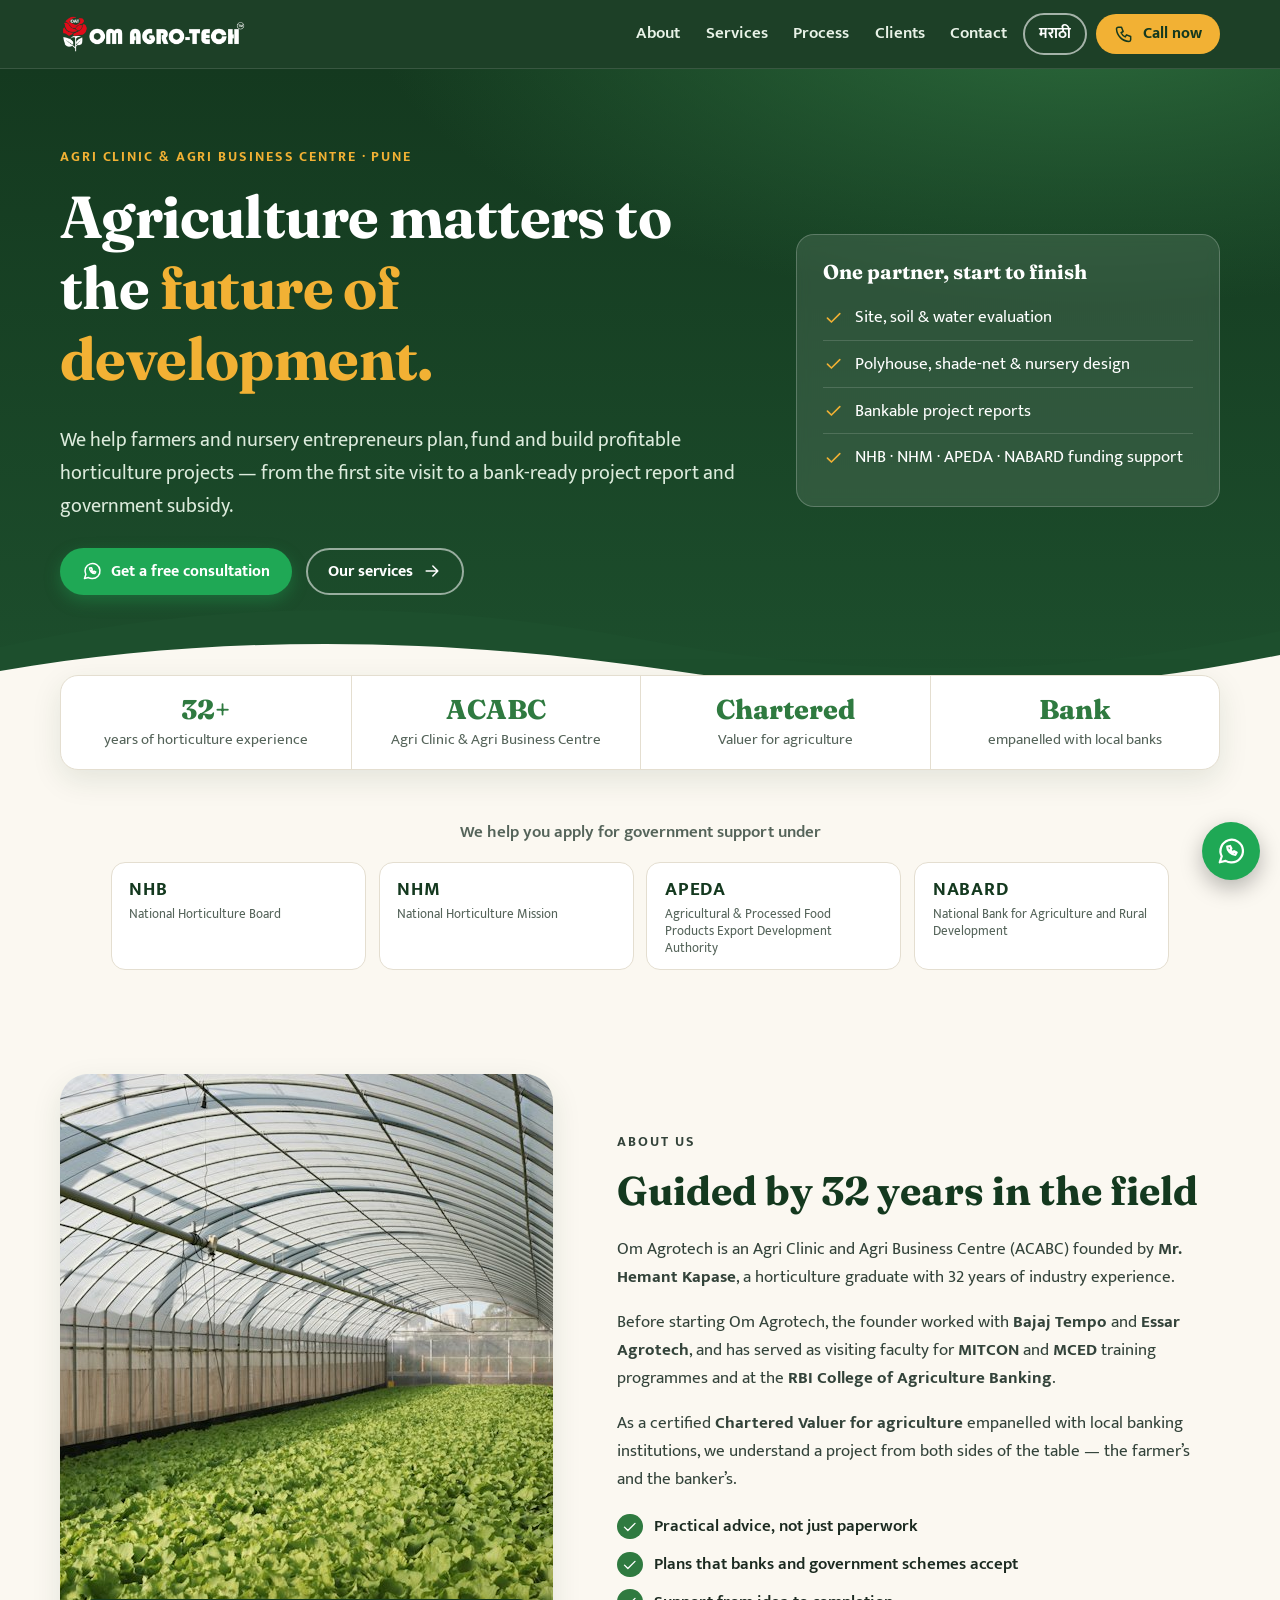
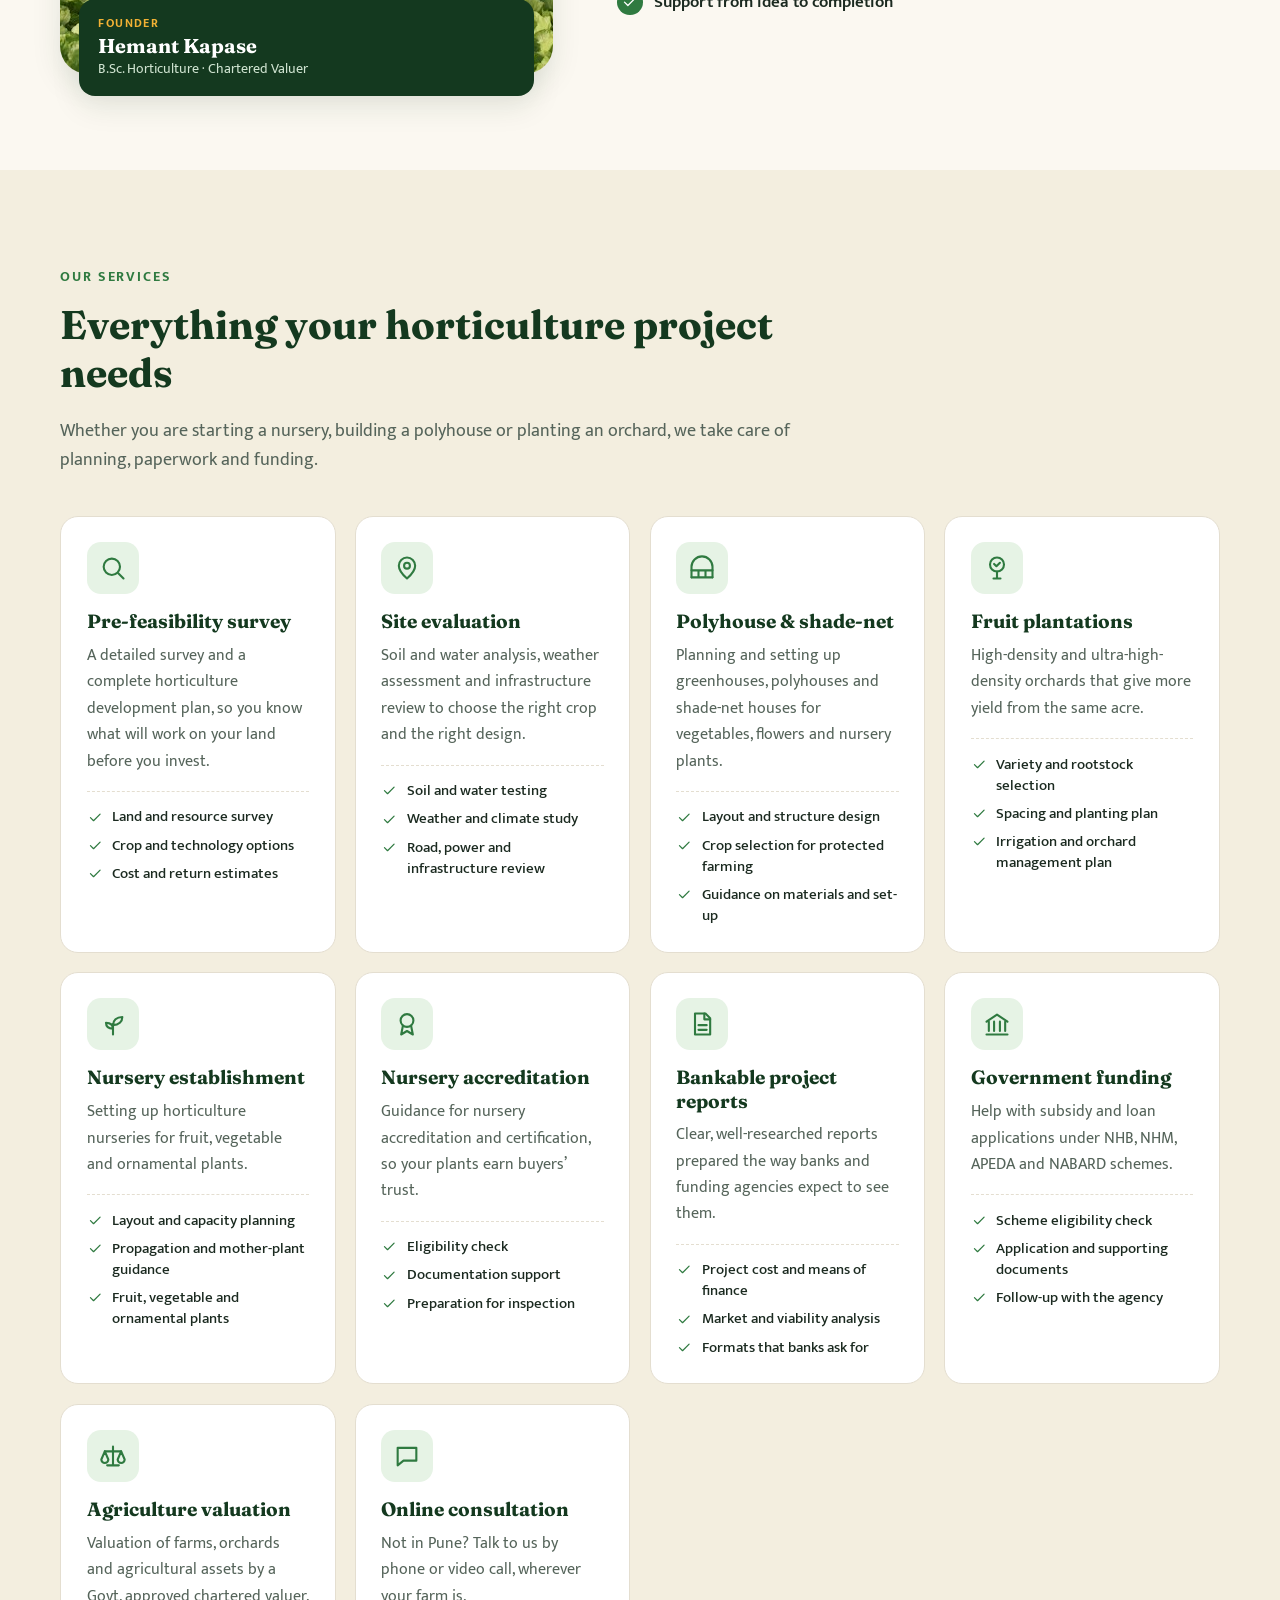
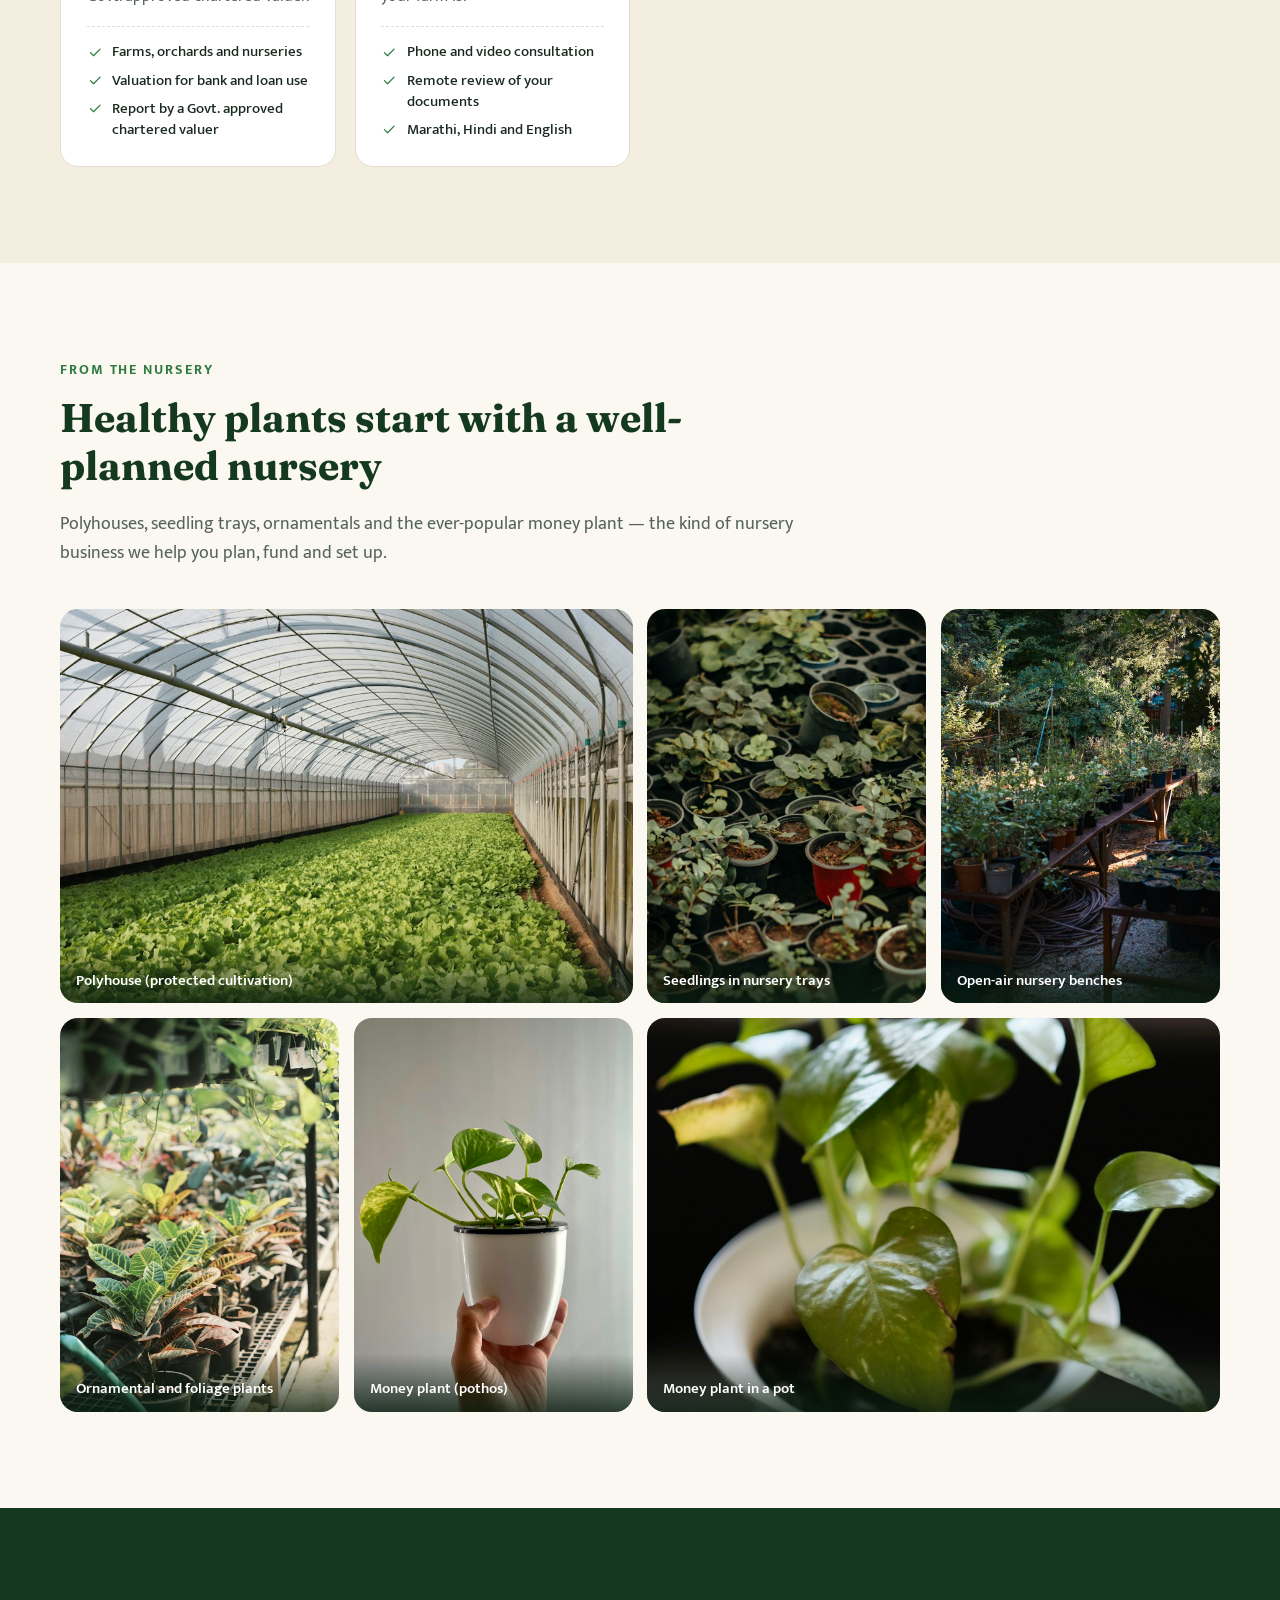
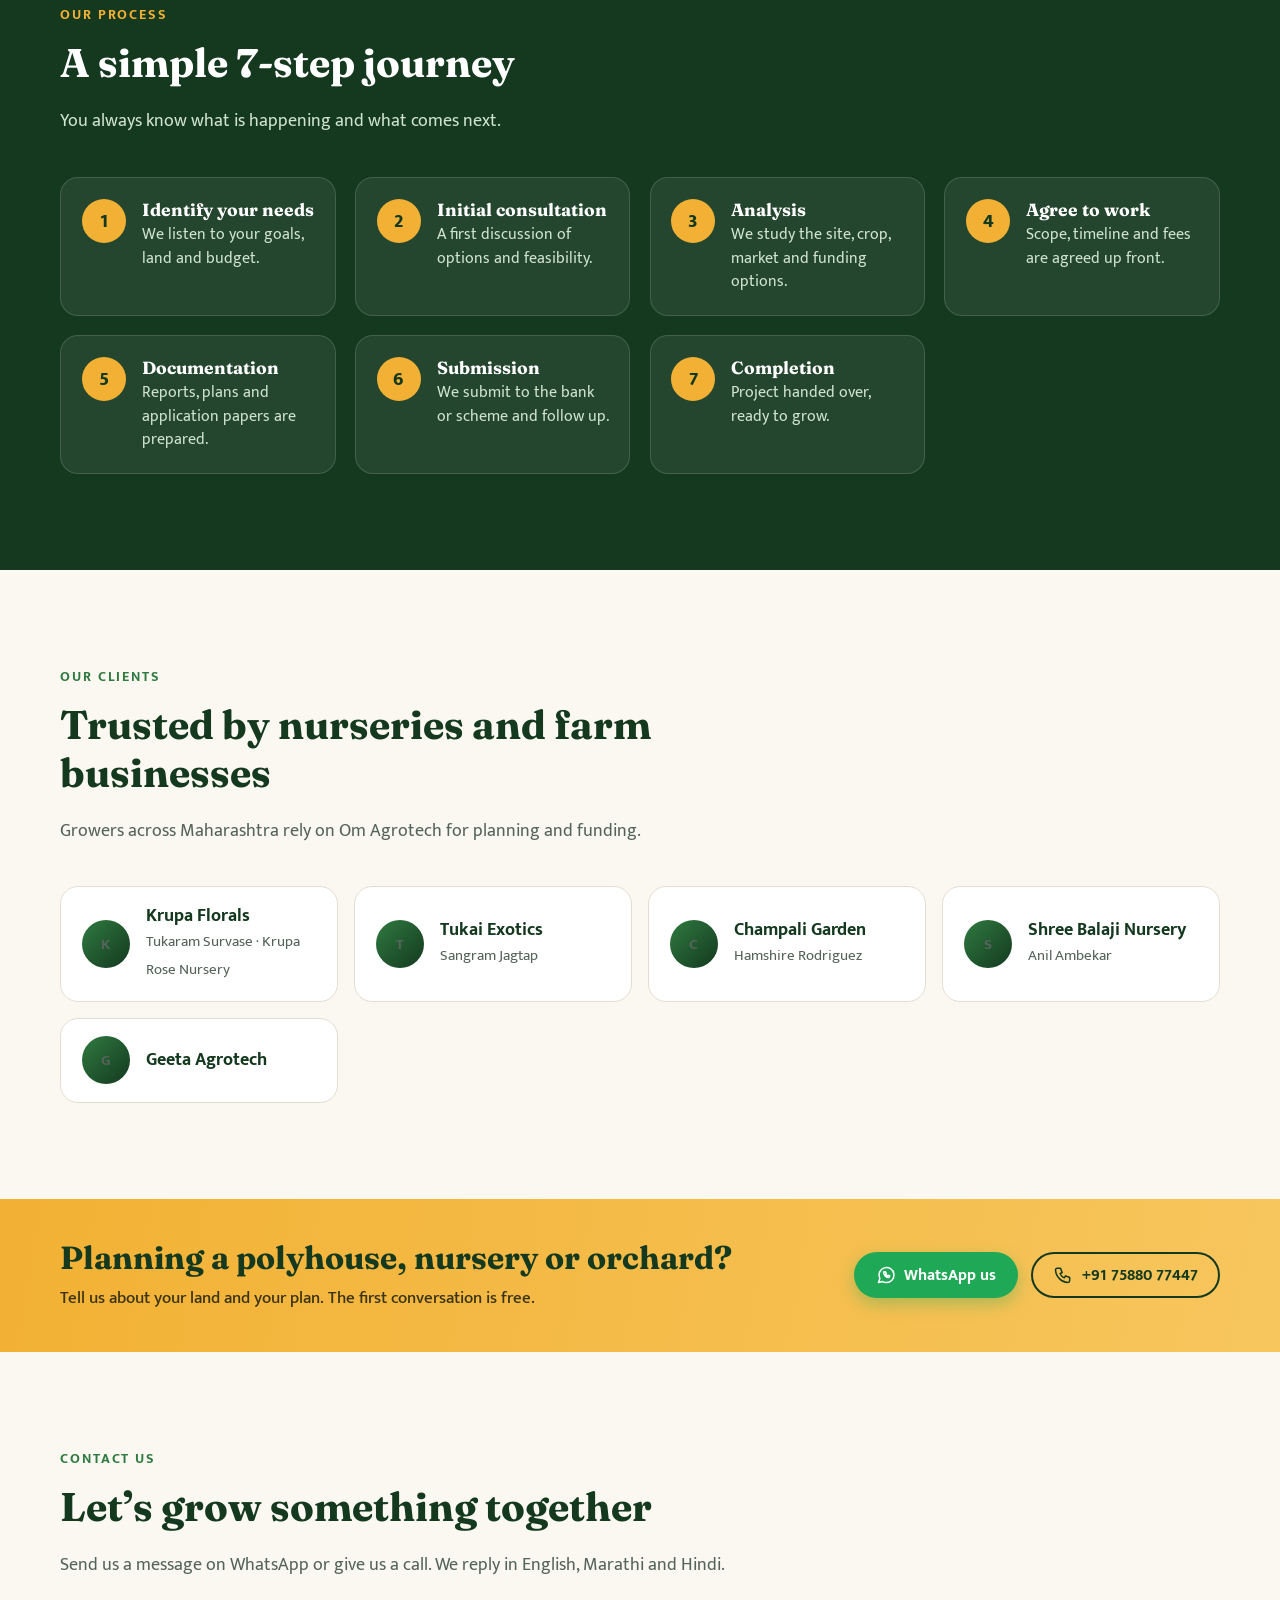
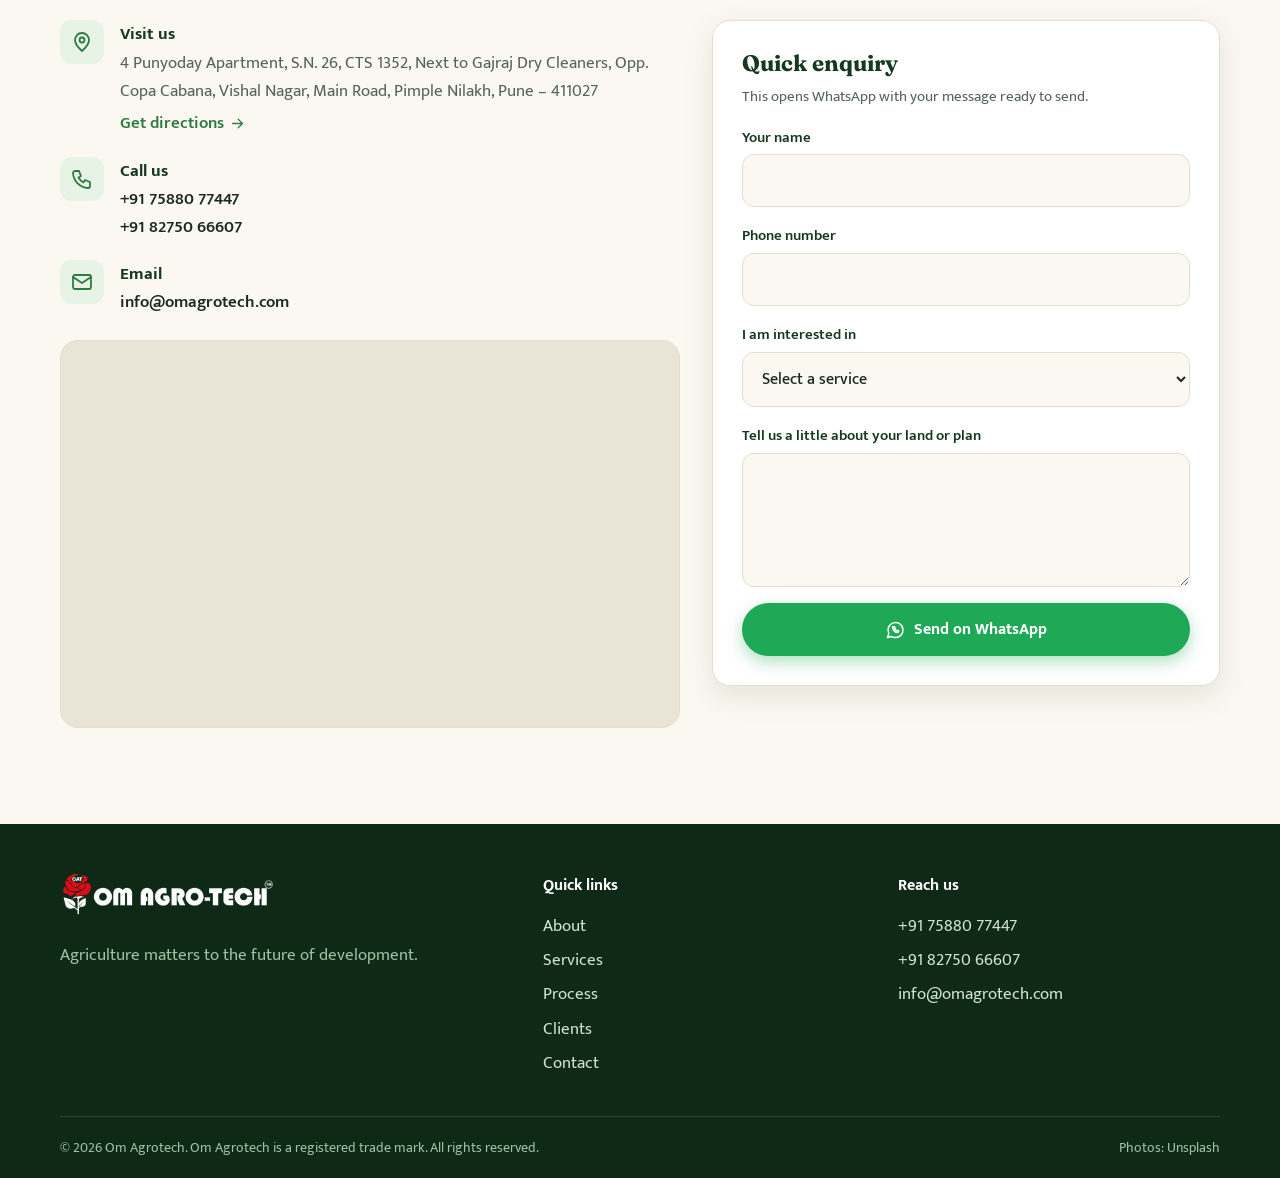
==== index.html @ 2e0d46f8 "Initial commit: bilingual Om Agrotech website Static English and Marathi pages generated from conten" ====
<!doctype html>
<html lang="en">
<head>
<meta charset="utf-8">
<meta name="viewport" content="width=device-width, initial-scale=1">
<title>Om Agrotech — Horticulture Consultants & Agri Business Centre, Pune</title>
<meta name="description" content="Om Agrotech (Pune) helps farmers and nursery entrepreneurs plan, fund and build polyhouses, nurseries and fruit plantations — bankable project reports, NHB / NHM / APEDA / NABARD subsidy support and agriculture valuation.">
<meta name="theme-color" content="#14391f">
<link rel="canonical" href="https://omagrotech.com/">
<link rel="alternate" hreflang="en" href="https://omagrotech.com/">
<link rel="alternate" hreflang="mr" href="https://omagrotech.com/mr/">
<link rel="alternate" hreflang="x-default" href="https://omagrotech.com/">
<meta property="og:type" content="website">
<meta property="og:site_name" content="Om Agrotech">
<meta property="og:title" content="Om Agrotech — Horticulture Consultants & Agri Business Centre, Pune">
<meta property="og:description" content="Om Agrotech (Pune) helps farmers and nursery entrepreneurs plan, fund and build polyhouses, nurseries and fruit plantations — bankable project reports, NHB / NHM / APEDA / NABARD subsidy support and agriculture valuation.">
<meta property="og:url" content="https://omagrotech.com/">
<meta property="og:locale" content="en_IN">
<meta property="og:locale:alternate" content="mr_IN">
<meta name="twitter:card" content="summary">
<link rel="icon" href="assets/favicon.svg" type="image/svg+xml">
<link rel="preconnect" href="https://fonts.googleapis.com">
<link rel="preconnect" href="https://fonts.gstatic.com" crossorigin>
<link href="https://fonts.googleapis.com/css2?family=Fraunces:opsz,wght@9..144,600;9..144,700&family=Mukta:wght@400;500;600;700;800&display=swap" rel="stylesheet">
<link rel="stylesheet" href="assets/style.css">
<script type="application/ld+json">{"@context":"https://schema.org","@type":"ProfessionalService","name":"Om Agrotech","url":"https://omagrotech.com/","description":"Om Agrotech (Pune) helps farmers and nursery entrepreneurs plan, fund and build polyhouses, nurseries and fruit plantations — bankable project reports, NHB / NHM / APEDA / NABARD subsidy support and agriculture valuation.","telephone":["+917588077447","+918275066607"],"email":"info@omagrotech.com","founder":{"@type":"Person","name":"Hemant Kapase"},"areaServed":{"@type":"AdministrativeArea","name":"Maharashtra, India"},"availableLanguage":["English","Marathi","Hindi"],"address":{"@type":"PostalAddress","streetAddress":"Punyoday Apartment, S.N. 26, CTS 1352, Vishal Nagar, Pimple Nilakh","addressLocality":"Pune","addressRegion":"Maharashtra","postalCode":"411027","addressCountry":"IN"}}</script>
<script>document.documentElement.classList.add('js')</script>
</head>
<body>
<a class="skip" href="#main">Skip to content</a>

<header class="site-header" id="top">
  <div class="wrap bar">
    <a class="brand" href="./" aria-label="Om Agrotech"><img class="logo" src="assets/img/logo-white.png" alt="Om Agro-Tech" width="640" height="131"></a>
    <nav class="nav" id="nav" aria-label="Main">
      <a href="#about">About</a>
      <a href="#services">Services</a>
      <a href="#process">Process</a>
      <a href="#clients">Clients</a>
      <a href="#contact">Contact</a>
    </nav>
    <div class="bar-actions">
      <a class="lang" href="mr/" hreflang="mr" lang="mr" title="मराठीत वाचा">मराठी</a>
      <a class="btn btn-call" href="tel:+917588077447"><svg class="ic " viewBox="0 0 24 24" width="24" height="24" fill="none" stroke="currentColor" stroke-width="1.8" stroke-linecap="round" stroke-linejoin="round" aria-hidden="true"><path d="M5 4h4l2 5-2.5 1.5a11 11 0 005 5L15 13l5 2v4a2 2 0 01-2 2A16 16 0 013 6a2 2 0 012-2z"/></svg><span>Call now</span></a>
      <button class="menu-btn" id="menuBtn" aria-expanded="false" aria-controls="nav" aria-label="Menu"><svg class="ic open" viewBox="0 0 24 24" width="24" height="24" fill="none" stroke="currentColor" stroke-width="1.8" stroke-linecap="round" stroke-linejoin="round" aria-hidden="true"><path d="M4 7h16M4 12h16M4 17h16"/></svg><svg class="ic shut" viewBox="0 0 24 24" width="24" height="24" fill="none" stroke="currentColor" stroke-width="1.8" stroke-linecap="round" stroke-linejoin="round" aria-hidden="true"><path d="M6 6l12 12M18 6L6 18"/></svg></button>
    </div>
  </div>
</header>

<main id="main">

<section class="hero">
  <div class="wrap hero-grid">
    <div class="hero-copy">
      <p class="eyebrow light">Agri Clinic &amp; Agri Business Centre · Pune</p>
      <h1>Agriculture matters to the <em>future of development.</em></h1>
      <p class="lead">We help farmers and nursery entrepreneurs plan, fund and build profitable horticulture projects — from the first site visit to a bank-ready project report and government subsidy.</p>
      <div class="hero-cta">
        <a class="btn btn-wa" href="https://wa.me/917588077447?text=Hello%20Om%20Agrotech%2C%20I%20would%20like%20to%20discuss%20a%20horticulture%20project." target="_blank" rel="noopener"><svg class="ic " viewBox="0 0 24 24" width="24" height="24" fill="none" stroke="currentColor" stroke-width="1.8" stroke-linecap="round" stroke-linejoin="round" aria-hidden="true"><path d="M3 21l1.6-4.8A9 9 0 1112 21a9 9 0 01-4.3-1.1z"/><path d="M9 8.5c0 3.5 3 6.5 6.5 6.5l1-1.8-2-1-1 .8a4 4 0 01-2-2l.8-1-1-2z"/></svg><span>Get a free consultation</span></a>
        <a class="btn btn-ghost" href="#services">Our services<svg class="ic " viewBox="0 0 24 24" width="24" height="24" fill="none" stroke="currentColor" stroke-width="1.8" stroke-linecap="round" stroke-linejoin="round" aria-hidden="true"><path d="M5 12h14M13 6l6 6-6 6"/></svg></a>
      </div>
    </div>
    <aside class="hero-card" aria-label="One partner, start to finish">
      <h2>One partner, start to finish</h2>
      <ul>
        <li><svg class="ic " viewBox="0 0 24 24" width="24" height="24" fill="none" stroke="currentColor" stroke-width="1.8" stroke-linecap="round" stroke-linejoin="round" aria-hidden="true"><path d="M5 12.5l4.5 4.5L19 7.5"/></svg><span>Site, soil &amp; water evaluation</span></li>
        <li><svg class="ic " viewBox="0 0 24 24" width="24" height="24" fill="none" stroke="currentColor" stroke-width="1.8" stroke-linecap="round" stroke-linejoin="round" aria-hidden="true"><path d="M5 12.5l4.5 4.5L19 7.5"/></svg><span>Polyhouse, shade-net &amp; nursery design</span></li>
        <li><svg class="ic " viewBox="0 0 24 24" width="24" height="24" fill="none" stroke="currentColor" stroke-width="1.8" stroke-linecap="round" stroke-linejoin="round" aria-hidden="true"><path d="M5 12.5l4.5 4.5L19 7.5"/></svg><span>Bankable project reports</span></li>
        <li><svg class="ic " viewBox="0 0 24 24" width="24" height="24" fill="none" stroke="currentColor" stroke-width="1.8" stroke-linecap="round" stroke-linejoin="round" aria-hidden="true"><path d="M5 12.5l4.5 4.5L19 7.5"/></svg><span>NHB · NHM · APEDA · NABARD funding support</span></li>
      </ul>
    </aside>
  </div>
  <svg class="hero-field" viewBox="0 0 1440 160" preserveAspectRatio="none" aria-hidden="true">
    <path d="M0 80C240 20 480 20 720 70s480 50 720-10v100H0z" fill="#1d4f2d"/>
    <path d="M0 110c260-50 520-40 760 0s460 30 680-20v70H0z" fill="#fbf8f1"/>
  </svg>
</section>

<section class="trust" aria-label="Credentials">
  <div class="wrap trust-grid">
    <div class="trust-item"><b>32+</b><span>years of horticulture experience</span></div>
    <div class="trust-item"><b>ACABC</b><span>Agri Clinic &amp; Agri Business Centre</span></div>
    <div class="trust-item"><b>Chartered</b><span>Valuer for agriculture</span></div>
    <div class="trust-item"><b>Bank</b><span>empanelled with local banks</span></div>
  </div>
</section>

<section class="schemes">
  <div class="wrap">
    <p class="schemes-title">We help you apply for government support under</p>
    <ul class="scheme-list">
      <li title="National Horticulture Board"><b>NHB</b><span>National Horticulture Board</span></li>
      <li title="National Horticulture Mission"><b>NHM</b><span>National Horticulture Mission</span></li>
      <li title="Agricultural & Processed Food Products Export Development Authority"><b>APEDA</b><span>Agricultural &amp; Processed Food Products Export Development Authority</span></li>
      <li title="National Bank for Agriculture and Rural Development"><b>NABARD</b><span>National Bank for Agriculture and Rural Development</span></li>
    </ul>
  </div>
</section>

<section class="section about" id="about">
  <div class="wrap about-grid">
    <div class="about-visual reveal">
      <img src="assets/img/greenhouse.jpg" alt="Polyhouse (protected cultivation)" width="900" height="600" loading="lazy" decoding="async">
      <div class="founder-badge">
        <small>Founder</small>
        <b>Hemant Kapase</b>
        <span>B.Sc. Horticulture · Chartered Valuer</span>
      </div>
    </div>
    <div class="about-copy reveal">
      <p class="eyebrow">About us</p>
      <h2>Guided by 32 years in the field</h2>
      <p>Om Agrotech is an Agri Clinic and Agri Business Centre (ACABC) founded by <strong>Mr. Hemant Kapase</strong>, a horticulture graduate with 32 years of industry experience.</p>
      <p>Before starting Om Agrotech, the founder worked with <strong>Bajaj Tempo</strong> and <strong>Essar Agrotech</strong>, and has served as visiting faculty for <strong>MITCON</strong> and <strong>MCED</strong> training programmes and at the <strong>RBI College of Agriculture Banking</strong>.</p>
      <p>As a certified <strong>Chartered Valuer for agriculture</strong> empanelled with local banking institutions, we understand a project from both sides of the table — the farmer’s and the banker’s.</p>
      <ul class="ticks">
        <li><svg class="ic " viewBox="0 0 24 24" width="24" height="24" fill="none" stroke="currentColor" stroke-width="1.8" stroke-linecap="round" stroke-linejoin="round" aria-hidden="true"><path d="M5 12.5l4.5 4.5L19 7.5"/></svg><span>Practical advice, not just paperwork</span></li>
        <li><svg class="ic " viewBox="0 0 24 24" width="24" height="24" fill="none" stroke="currentColor" stroke-width="1.8" stroke-linecap="round" stroke-linejoin="round" aria-hidden="true"><path d="M5 12.5l4.5 4.5L19 7.5"/></svg><span>Plans that banks and government schemes accept</span></li>
        <li><svg class="ic " viewBox="0 0 24 24" width="24" height="24" fill="none" stroke="currentColor" stroke-width="1.8" stroke-linecap="round" stroke-linejoin="round" aria-hidden="true"><path d="M5 12.5l4.5 4.5L19 7.5"/></svg><span>Support from idea to completion</span></li>
      </ul>
    </div>
  </div>
</section>

<section class="section services" id="services">
  <div class="wrap">
    <header class="section-head reveal">
      <p class="eyebrow">Our services</p>
      <h2>Everything your horticulture project needs</h2>
      <p>Whether you are starting a nursery, building a polyhouse or planting an orchard, we take care of planning, paperwork and funding.</p>
    </header>
    <div class="cards">
      <article class="card reveal">
        <span class="card-ic"><svg class="ic " viewBox="0 0 24 24" width="24" height="24" fill="none" stroke="currentColor" stroke-width="1.8" stroke-linecap="round" stroke-linejoin="round" aria-hidden="true"><circle cx="11" cy="11" r="7"/><path d="M21 21l-4.5-4.5"/></svg></span>
        <h3>Pre-feasibility survey</h3>
        <p>A detailed survey and a complete horticulture development plan, so you know what will work on your land before you invest.</p>
        <ul class="more" aria-label="What’s included">
          <li><svg class="ic " viewBox="0 0 24 24" width="24" height="24" fill="none" stroke="currentColor" stroke-width="1.8" stroke-linecap="round" stroke-linejoin="round" aria-hidden="true"><path d="M5 12.5l4.5 4.5L19 7.5"/></svg><span>Land and resource survey</span></li><li><svg class="ic " viewBox="0 0 24 24" width="24" height="24" fill="none" stroke="currentColor" stroke-width="1.8" stroke-linecap="round" stroke-linejoin="round" aria-hidden="true"><path d="M5 12.5l4.5 4.5L19 7.5"/></svg><span>Crop and technology options</span></li><li><svg class="ic " viewBox="0 0 24 24" width="24" height="24" fill="none" stroke="currentColor" stroke-width="1.8" stroke-linecap="round" stroke-linejoin="round" aria-hidden="true"><path d="M5 12.5l4.5 4.5L19 7.5"/></svg><span>Cost and return estimates</span></li>
        </ul>
      </article>
      <article class="card reveal">
        <span class="card-ic"><svg class="ic " viewBox="0 0 24 24" width="24" height="24" fill="none" stroke="currentColor" stroke-width="1.8" stroke-linecap="round" stroke-linejoin="round" aria-hidden="true"><path d="M12 21s-7-6.2-7-11a7 7 0 0114 0c0 4.8-7 11-7 11z"/><circle cx="12" cy="10" r="2.5"/></svg></span>
        <h3>Site evaluation</h3>
        <p>Soil and water analysis, weather assessment and infrastructure review to choose the right crop and the right design.</p>
        <ul class="more" aria-label="What’s included">
          <li><svg class="ic " viewBox="0 0 24 24" width="24" height="24" fill="none" stroke="currentColor" stroke-width="1.8" stroke-linecap="round" stroke-linejoin="round" aria-hidden="true"><path d="M5 12.5l4.5 4.5L19 7.5"/></svg><span>Soil and water testing</span></li><li><svg class="ic " viewBox="0 0 24 24" width="24" height="24" fill="none" stroke="currentColor" stroke-width="1.8" stroke-linecap="round" stroke-linejoin="round" aria-hidden="true"><path d="M5 12.5l4.5 4.5L19 7.5"/></svg><span>Weather and climate study</span></li><li><svg class="ic " viewBox="0 0 24 24" width="24" height="24" fill="none" stroke="currentColor" stroke-width="1.8" stroke-linecap="round" stroke-linejoin="round" aria-hidden="true"><path d="M5 12.5l4.5 4.5L19 7.5"/></svg><span>Road, power and infrastructure review</span></li>
        </ul>
      </article>
      <article class="card reveal">
        <span class="card-ic"><svg class="ic " viewBox="0 0 24 24" width="24" height="24" fill="none" stroke="currentColor" stroke-width="1.8" stroke-linecap="round" stroke-linejoin="round" aria-hidden="true"><path d="M3 20V11a9 9 0 0118 0v9"/><path d="M3 20h18M9 20v-6M15 20v-6M3 14h18"/></svg></span>
        <h3>Polyhouse &amp; shade-net</h3>
        <p>Planning and setting up greenhouses, polyhouses and shade-net houses for vegetables, flowers and nursery plants.</p>
        <ul class="more" aria-label="What’s included">
          <li><svg class="ic " viewBox="0 0 24 24" width="24" height="24" fill="none" stroke="currentColor" stroke-width="1.8" stroke-linecap="round" stroke-linejoin="round" aria-hidden="true"><path d="M5 12.5l4.5 4.5L19 7.5"/></svg><span>Layout and structure design</span></li><li><svg class="ic " viewBox="0 0 24 24" width="24" height="24" fill="none" stroke="currentColor" stroke-width="1.8" stroke-linecap="round" stroke-linejoin="round" aria-hidden="true"><path d="M5 12.5l4.5 4.5L19 7.5"/></svg><span>Crop selection for protected farming</span></li><li><svg class="ic " viewBox="0 0 24 24" width="24" height="24" fill="none" stroke="currentColor" stroke-width="1.8" stroke-linecap="round" stroke-linejoin="round" aria-hidden="true"><path d="M5 12.5l4.5 4.5L19 7.5"/></svg><span>Guidance on materials and set-up</span></li>
        </ul>
      </article>
      <article class="card reveal">
        <span class="card-ic"><svg class="ic " viewBox="0 0 24 24" width="24" height="24" fill="none" stroke="currentColor" stroke-width="1.8" stroke-linecap="round" stroke-linejoin="round" aria-hidden="true"><circle cx="12" cy="9" r="6"/><path d="M12 15v6M9 21h6M9.5 8.5l2 2 3-3"/></svg></span>
        <h3>Fruit plantations</h3>
        <p>High-density and ultra-high-density orchards that give more yield from the same acre.</p>
        <ul class="more" aria-label="What’s included">
          <li><svg class="ic " viewBox="0 0 24 24" width="24" height="24" fill="none" stroke="currentColor" stroke-width="1.8" stroke-linecap="round" stroke-linejoin="round" aria-hidden="true"><path d="M5 12.5l4.5 4.5L19 7.5"/></svg><span>Variety and rootstock selection</span></li><li><svg class="ic " viewBox="0 0 24 24" width="24" height="24" fill="none" stroke="currentColor" stroke-width="1.8" stroke-linecap="round" stroke-linejoin="round" aria-hidden="true"><path d="M5 12.5l4.5 4.5L19 7.5"/></svg><span>Spacing and planting plan</span></li><li><svg class="ic " viewBox="0 0 24 24" width="24" height="24" fill="none" stroke="currentColor" stroke-width="1.8" stroke-linecap="round" stroke-linejoin="round" aria-hidden="true"><path d="M5 12.5l4.5 4.5L19 7.5"/></svg><span>Irrigation and orchard management plan</span></li>
        </ul>
      </article>
      <article class="card reveal">
        <span class="card-ic"><svg class="ic " viewBox="0 0 24 24" width="24" height="24" fill="none" stroke="currentColor" stroke-width="1.8" stroke-linecap="round" stroke-linejoin="round" aria-hidden="true"><path d="M12 21v-9"/><path d="M12 13c0-4 3-7 8-7 0 4-3 7-8 7zM12 16c0-3-2-5-6-5 0 3 2 5 6 5z"/></svg></span>
        <h3>Nursery establishment</h3>
        <p>Setting up horticulture nurseries for fruit, vegetable and ornamental plants.</p>
        <ul class="more" aria-label="What’s included">
          <li><svg class="ic " viewBox="0 0 24 24" width="24" height="24" fill="none" stroke="currentColor" stroke-width="1.8" stroke-linecap="round" stroke-linejoin="round" aria-hidden="true"><path d="M5 12.5l4.5 4.5L19 7.5"/></svg><span>Layout and capacity planning</span></li><li><svg class="ic " viewBox="0 0 24 24" width="24" height="24" fill="none" stroke="currentColor" stroke-width="1.8" stroke-linecap="round" stroke-linejoin="round" aria-hidden="true"><path d="M5 12.5l4.5 4.5L19 7.5"/></svg><span>Propagation and mother-plant guidance</span></li><li><svg class="ic " viewBox="0 0 24 24" width="24" height="24" fill="none" stroke="currentColor" stroke-width="1.8" stroke-linecap="round" stroke-linejoin="round" aria-hidden="true"><path d="M5 12.5l4.5 4.5L19 7.5"/></svg><span>Fruit, vegetable and ornamental plants</span></li>
        </ul>
      </article>
      <article class="card reveal">
        <span class="card-ic"><svg class="ic " viewBox="0 0 24 24" width="24" height="24" fill="none" stroke="currentColor" stroke-width="1.8" stroke-linecap="round" stroke-linejoin="round" aria-hidden="true"><circle cx="12" cy="9" r="5.5"/><path d="M8.5 13.5L7 21l5-3 5 3-1.5-7.5"/></svg></span>
        <h3>Nursery accreditation</h3>
        <p>Guidance for nursery accreditation and certification, so your plants earn buyers’ trust.</p>
        <ul class="more" aria-label="What’s included">
          <li><svg class="ic " viewBox="0 0 24 24" width="24" height="24" fill="none" stroke="currentColor" stroke-width="1.8" stroke-linecap="round" stroke-linejoin="round" aria-hidden="true"><path d="M5 12.5l4.5 4.5L19 7.5"/></svg><span>Eligibility check</span></li><li><svg class="ic " viewBox="0 0 24 24" width="24" height="24" fill="none" stroke="currentColor" stroke-width="1.8" stroke-linecap="round" stroke-linejoin="round" aria-hidden="true"><path d="M5 12.5l4.5 4.5L19 7.5"/></svg><span>Documentation support</span></li><li><svg class="ic " viewBox="0 0 24 24" width="24" height="24" fill="none" stroke="currentColor" stroke-width="1.8" stroke-linecap="round" stroke-linejoin="round" aria-hidden="true"><path d="M5 12.5l4.5 4.5L19 7.5"/></svg><span>Preparation for inspection</span></li>
        </ul>
      </article>
      <article class="card reveal">
        <span class="card-ic"><svg class="ic " viewBox="0 0 24 24" width="24" height="24" fill="none" stroke="currentColor" stroke-width="1.8" stroke-linecap="round" stroke-linejoin="round" aria-hidden="true"><path d="M6 3h9l4 4v14H6z"/><path d="M14 3v5h5M9 13h7M9 17h7"/></svg></span>
        <h3>Bankable project reports</h3>
        <p>Clear, well-researched reports prepared the way banks and funding agencies expect to see them.</p>
        <ul class="more" aria-label="What’s included">
          <li><svg class="ic " viewBox="0 0 24 24" width="24" height="24" fill="none" stroke="currentColor" stroke-width="1.8" stroke-linecap="round" stroke-linejoin="round" aria-hidden="true"><path d="M5 12.5l4.5 4.5L19 7.5"/></svg><span>Project cost and means of finance</span></li><li><svg class="ic " viewBox="0 0 24 24" width="24" height="24" fill="none" stroke="currentColor" stroke-width="1.8" stroke-linecap="round" stroke-linejoin="round" aria-hidden="true"><path d="M5 12.5l4.5 4.5L19 7.5"/></svg><span>Market and viability analysis</span></li><li><svg class="ic " viewBox="0 0 24 24" width="24" height="24" fill="none" stroke="currentColor" stroke-width="1.8" stroke-linecap="round" stroke-linejoin="round" aria-hidden="true"><path d="M5 12.5l4.5 4.5L19 7.5"/></svg><span>Formats that banks ask for</span></li>
        </ul>
      </article>
      <article class="card reveal">
        <span class="card-ic"><svg class="ic " viewBox="0 0 24 24" width="24" height="24" fill="none" stroke="currentColor" stroke-width="1.8" stroke-linecap="round" stroke-linejoin="round" aria-hidden="true"><path d="M3 10l9-6 9 6M5 10v8M9.5 10v8M14.5 10v8M19 10v8M3 21h18"/></svg></span>
        <h3>Government funding</h3>
        <p>Help with subsidy and loan applications under NHB, NHM, APEDA and NABARD schemes.</p>
        <ul class="more" aria-label="What’s included">
          <li><svg class="ic " viewBox="0 0 24 24" width="24" height="24" fill="none" stroke="currentColor" stroke-width="1.8" stroke-linecap="round" stroke-linejoin="round" aria-hidden="true"><path d="M5 12.5l4.5 4.5L19 7.5"/></svg><span>Scheme eligibility check</span></li><li><svg class="ic " viewBox="0 0 24 24" width="24" height="24" fill="none" stroke="currentColor" stroke-width="1.8" stroke-linecap="round" stroke-linejoin="round" aria-hidden="true"><path d="M5 12.5l4.5 4.5L19 7.5"/></svg><span>Application and supporting documents</span></li><li><svg class="ic " viewBox="0 0 24 24" width="24" height="24" fill="none" stroke="currentColor" stroke-width="1.8" stroke-linecap="round" stroke-linejoin="round" aria-hidden="true"><path d="M5 12.5l4.5 4.5L19 7.5"/></svg><span>Follow-up with the agency</span></li>
        </ul>
      </article>
      <article class="card reveal">
        <span class="card-ic"><svg class="ic " viewBox="0 0 24 24" width="24" height="24" fill="none" stroke="currentColor" stroke-width="1.8" stroke-linecap="round" stroke-linejoin="round" aria-hidden="true"><path d="M12 4v16M7 20h10M5 8h14"/><path d="M5 8l-3 7a3 3 0 006 0zM19 8l-3 7a3 3 0 006 0z"/></svg></span>
        <h3>Agriculture valuation</h3>
        <p>Valuation of farms, orchards and agricultural assets by a Govt. approved chartered valuer.</p>
        <ul class="more" aria-label="What’s included">
          <li><svg class="ic " viewBox="0 0 24 24" width="24" height="24" fill="none" stroke="currentColor" stroke-width="1.8" stroke-linecap="round" stroke-linejoin="round" aria-hidden="true"><path d="M5 12.5l4.5 4.5L19 7.5"/></svg><span>Farms, orchards and nurseries</span></li><li><svg class="ic " viewBox="0 0 24 24" width="24" height="24" fill="none" stroke="currentColor" stroke-width="1.8" stroke-linecap="round" stroke-linejoin="round" aria-hidden="true"><path d="M5 12.5l4.5 4.5L19 7.5"/></svg><span>Valuation for bank and loan use</span></li><li><svg class="ic " viewBox="0 0 24 24" width="24" height="24" fill="none" stroke="currentColor" stroke-width="1.8" stroke-linecap="round" stroke-linejoin="round" aria-hidden="true"><path d="M5 12.5l4.5 4.5L19 7.5"/></svg><span>Report by a Govt. approved chartered valuer</span></li>
        </ul>
      </article>
      <article class="card reveal">
        <span class="card-ic"><svg class="ic " viewBox="0 0 24 24" width="24" height="24" fill="none" stroke="currentColor" stroke-width="1.8" stroke-linecap="round" stroke-linejoin="round" aria-hidden="true"><path d="M4 5h16v11H9l-5 4z"/></svg></span>
        <h3>Online consultation</h3>
        <p>Not in Pune? Talk to us by phone or video call, wherever your farm is.</p>
        <ul class="more" aria-label="What’s included">
          <li><svg class="ic " viewBox="0 0 24 24" width="24" height="24" fill="none" stroke="currentColor" stroke-width="1.8" stroke-linecap="round" stroke-linejoin="round" aria-hidden="true"><path d="M5 12.5l4.5 4.5L19 7.5"/></svg><span>Phone and video consultation</span></li><li><svg class="ic " viewBox="0 0 24 24" width="24" height="24" fill="none" stroke="currentColor" stroke-width="1.8" stroke-linecap="round" stroke-linejoin="round" aria-hidden="true"><path d="M5 12.5l4.5 4.5L19 7.5"/></svg><span>Remote review of your documents</span></li><li><svg class="ic " viewBox="0 0 24 24" width="24" height="24" fill="none" stroke="currentColor" stroke-width="1.8" stroke-linecap="round" stroke-linejoin="round" aria-hidden="true"><path d="M5 12.5l4.5 4.5L19 7.5"/></svg><span>Marathi, Hindi and English</span></li>
        </ul>
      </article>
    </div>
  </div>
</section>

<section class="section gallery" id="gallery">
  <div class="wrap">
    <header class="section-head reveal">
      <p class="eyebrow">From the nursery</p>
      <h2>Healthy plants start with a well-planned nursery</h2>
      <p>Polyhouses, seedling trays, ornamentals and the ever-popular money plant — the kind of nursery business we help you plan, fund and set up.</p>
    </header>
    <div class="gallery-grid">
      <figure class="shot shot-1 reveal"><img src="assets/img/greenhouse.jpg" alt="Polyhouse (protected cultivation)" loading="lazy" decoding="async"><figcaption>Polyhouse (protected cultivation)</figcaption></figure>
      <figure class="shot shot-2 reveal"><img src="assets/img/nursery-pots.jpg" alt="Seedlings in nursery trays" loading="lazy" decoding="async"><figcaption>Seedlings in nursery trays</figcaption></figure>
      <figure class="shot shot-3 reveal"><img src="assets/img/nursery-table.jpg" alt="Open-air nursery benches" loading="lazy" decoding="async"><figcaption>Open-air nursery benches</figcaption></figure>
      <figure class="shot shot-4 reveal"><img src="assets/img/nursery-shelf.jpg" alt="Ornamental and foliage plants" loading="lazy" decoding="async"><figcaption>Ornamental and foliage plants</figcaption></figure>
      <figure class="shot shot-5 reveal"><img src="assets/img/moneyplant-mug.jpg" alt="Money plant (pothos)" loading="lazy" decoding="async"><figcaption>Money plant (pothos)</figcaption></figure>
      <figure class="shot shot-6 reveal"><img src="assets/img/moneyplant-pot.jpg" alt="Money plant in a pot" loading="lazy" decoding="async"><figcaption>Money plant in a pot</figcaption></figure>
    </div>
  </div>
</section>

<section class="section process" id="process">
  <div class="wrap">
    <header class="section-head reveal">
      <p class="eyebrow light">Our process</p>
      <h2>A simple 7-step journey</h2>
      <p>You always know what is happening and what comes next.</p>
    </header>
    <ol class="steps">
      <li class="step reveal"><span class="step-n">1</span><div><h3>Identify your needs</h3><p>We listen to your goals, land and budget.</p></div></li>
      <li class="step reveal"><span class="step-n">2</span><div><h3>Initial consultation</h3><p>A first discussion of options and feasibility.</p></div></li>
      <li class="step reveal"><span class="step-n">3</span><div><h3>Analysis</h3><p>We study the site, crop, market and funding options.</p></div></li>
      <li class="step reveal"><span class="step-n">4</span><div><h3>Agree to work</h3><p>Scope, timeline and fees are agreed up front.</p></div></li>
      <li class="step reveal"><span class="step-n">5</span><div><h3>Documentation</h3><p>Reports, plans and application papers are prepared.</p></div></li>
      <li class="step reveal"><span class="step-n">6</span><div><h3>Submission</h3><p>We submit to the bank or scheme and follow up.</p></div></li>
      <li class="step reveal"><span class="step-n">7</span><div><h3>Completion</h3><p>Project handed over, ready to grow.</p></div></li>
    </ol>
  </div>
</section>

<section class="section clients" id="clients">
  <div class="wrap">
    <header class="section-head reveal">
      <p class="eyebrow">Our clients</p>
      <h2>Trusted by nurseries and farm businesses</h2>
      <p>Growers across Maharashtra rely on Om Agrotech for planning and funding.</p>
    </header>
    <ul class="client-grid">
      <li class="client reveal"><span class="avatar" aria-hidden="true">K</span><div><b>Krupa Florals</b><span>Tukaram Survase · Krupa Rose Nursery</span></div></li>
      <li class="client reveal"><span class="avatar" aria-hidden="true">T</span><div><b>Tukai Exotics</b><span>Sangram Jagtap</span></div></li>
      <li class="client reveal"><span class="avatar" aria-hidden="true">C</span><div><b>Champali Garden</b><span>Hamshire Rodriguez</span></div></li>
      <li class="client reveal"><span class="avatar" aria-hidden="true">S</span><div><b>Shree Balaji Nursery</b><span>Anil Ambekar</span></div></li>
      <li class="client reveal"><span class="avatar" aria-hidden="true">G</span><div><b>Geeta Agrotech</b></div></li>
    </ul>
  </div>
</section>

<section class="cta-band">
  <div class="wrap cta-inner">
    <div>
      <h2>Planning a polyhouse, nursery or orchard?</h2>
      <p>Tell us about your land and your plan. The first conversation is free.</p>
    </div>
    <div class="cta-actions">
      <a class="btn btn-wa" href="https://wa.me/917588077447?text=Hello%20Om%20Agrotech%2C%20I%20would%20like%20to%20discuss%20a%20horticulture%20project." target="_blank" rel="noopener"><svg class="ic " viewBox="0 0 24 24" width="24" height="24" fill="none" stroke="currentColor" stroke-width="1.8" stroke-linecap="round" stroke-linejoin="round" aria-hidden="true"><path d="M3 21l1.6-4.8A9 9 0 1112 21a9 9 0 01-4.3-1.1z"/><path d="M9 8.5c0 3.5 3 6.5 6.5 6.5l1-1.8-2-1-1 .8a4 4 0 01-2-2l.8-1-1-2z"/></svg><span>WhatsApp us</span></a>
      <a class="btn btn-ghost" href="tel:+917588077447"><svg class="ic " viewBox="0 0 24 24" width="24" height="24" fill="none" stroke="currentColor" stroke-width="1.8" stroke-linecap="round" stroke-linejoin="round" aria-hidden="true"><path d="M5 4h4l2 5-2.5 1.5a11 11 0 005 5L15 13l5 2v4a2 2 0 01-2 2A16 16 0 013 6a2 2 0 012-2z"/></svg><span>+91 75880 77447</span></a>
    </div>
  </div>
</section>

<section class="section contact" id="contact">
  <div class="wrap">
    <header class="section-head reveal">
      <p class="eyebrow">Contact us</p>
      <h2>Let’s grow something together</h2>
      <p>Send us a message on WhatsApp or give us a call. We reply in English, Marathi and Hindi.</p>
    </header>
    <div class="contact-grid">
      <div class="contact-info reveal">
        <ul class="info-list">
          <li><svg class="ic " viewBox="0 0 24 24" width="24" height="24" fill="none" stroke="currentColor" stroke-width="1.8" stroke-linecap="round" stroke-linejoin="round" aria-hidden="true"><path d="M12 21s-7-6.2-7-11a7 7 0 0114 0c0 4.8-7 11-7 11z"/><circle cx="12" cy="10" r="2.5"/></svg><div><b>Visit us</b><address>4 Punyoday Apartment, S.N. 26, CTS 1352, Next to Gajraj Dry Cleaners, Opp. Copa Cabana, Vishal Nagar, Main Road, Pimple Nilakh, Pune – 411027</address><a class="text-link" href="https://www.google.com/maps/search/?api=1&query=Om%20Agrotech%2C%20Punyoday%20Apartment%2C%20Vishal%20Nagar%2C%20Pimple%20Nilakh%2C%20Pune%20411027" target="_blank" rel="noopener">Get directions <svg class="ic sm" viewBox="0 0 24 24" width="24" height="24" fill="none" stroke="currentColor" stroke-width="1.8" stroke-linecap="round" stroke-linejoin="round" aria-hidden="true"><path d="M5 12h14M13 6l6 6-6 6"/></svg></a></div></li>
          <li><svg class="ic " viewBox="0 0 24 24" width="24" height="24" fill="none" stroke="currentColor" stroke-width="1.8" stroke-linecap="round" stroke-linejoin="round" aria-hidden="true"><path d="M5 4h4l2 5-2.5 1.5a11 11 0 005 5L15 13l5 2v4a2 2 0 01-2 2A16 16 0 013 6a2 2 0 012-2z"/></svg><div><b>Call us</b><a href="tel:+917588077447">+91 75880 77447</a><a href="tel:+918275066607">+91 82750 66607</a></div></li>
          <li><svg class="ic " viewBox="0 0 24 24" width="24" height="24" fill="none" stroke="currentColor" stroke-width="1.8" stroke-linecap="round" stroke-linejoin="round" aria-hidden="true"><rect x="3" y="5" width="18" height="14" rx="2"/><path d="M3 7l9 6 9-6"/></svg><div><b>Email</b><a href="mailto:info@omagrotech.com">info@omagrotech.com</a></div></li>
        </ul>
        <div class="map"><iframe title="Om Agrotech location on Google Maps" src="https://www.google.com/maps?q=Om%20Agrotech%2C%20Punyoday%20Apartment%2C%20Vishal%20Nagar%2C%20Pimple%20Nilakh%2C%20Pune%20411027&output=embed" loading="lazy" referrerpolicy="no-referrer-when-downgrade" allowfullscreen></iframe></div>
      </div>
      <form class="enquiry reveal" id="enquiry" data-wa="917588077447" data-greet="Hello Om Agrotech," data-l-name="Name" data-l-phone="Phone" data-l-interest="Interested in" data-l-message="Message">
        <h3>Quick enquiry</h3>
        <p class="hint">This opens WhatsApp with your message ready to send.</p>
        <label>Your name<input name="name" type="text" autocomplete="name" required></label>
        <label>Phone number<input name="phone" type="tel" inputmode="tel" autocomplete="tel" pattern="[+0-9\s\-]{10,15}" required></label>
        <label>I am interested in
          <select name="interest">
            <option value="">Select a service</option>
            <option>Pre-feasibility survey</option>
            <option>Site evaluation</option>
            <option>Polyhouse & shade-net</option>
            <option>Fruit plantations</option>
            <option>Nursery establishment</option>
            <option>Nursery accreditation</option>
            <option>Bankable project reports</option>
            <option>Government funding</option>
            <option>Agriculture valuation</option>
            <option>Online consultation</option>
            <option>Something else</option>
          </select>
        </label>
        <label>Tell us a little about your land or plan<textarea name="message" rows="4"></textarea></label>
        <button class="btn btn-wa" type="submit"><svg class="ic " viewBox="0 0 24 24" width="24" height="24" fill="none" stroke="currentColor" stroke-width="1.8" stroke-linecap="round" stroke-linejoin="round" aria-hidden="true"><path d="M3 21l1.6-4.8A9 9 0 1112 21a9 9 0 01-4.3-1.1z"/><path d="M9 8.5c0 3.5 3 6.5 6.5 6.5l1-1.8-2-1-1 .8a4 4 0 01-2-2l.8-1-1-2z"/></svg><span>Send on WhatsApp</span></button>
      </form>
    </div>
  </div>
</section>

</main>

<footer class="site-footer">
  <div class="wrap foot-grid">
    <div>
      <a class="brand" href="#top" aria-label="Om Agrotech"><img class="logo" src="assets/img/logo-white.png" alt="Om Agro-Tech" width="640" height="131"></a>
      <p class="foot-tag">Agriculture matters to the future of development.</p>
    </div>
    <div>
      <h4>Quick links</h4>
      <ul><li><a href="#about">About</a></li><li><a href="#services">Services</a></li><li><a href="#process">Process</a></li><li><a href="#clients">Clients</a></li><li><a href="#contact">Contact</a></li></ul>
    </div>
    <div>
      <h4>Reach us</h4>
      <ul>
        <li><a href="tel:+917588077447">+91 75880 77447</a></li><li><a href="tel:+918275066607">+91 82750 66607</a></li>
        <li><a href="mailto:info@omagrotech.com">info@omagrotech.com</a></li>
      </ul>
    </div>
  </div>
  <div class="wrap foot-base"><span>© <span id="year">2026</span> Om Agrotech. Om Agrotech is a registered trade mark. All rights reserved.</span><span>Photos: Unsplash</span></div>
</footer>

<div class="dock" role="group" aria-label="Quick contact">
  <a class="dock-call" href="tel:+917588077447"><svg class="ic " viewBox="0 0 24 24" width="24" height="24" fill="none" stroke="currentColor" stroke-width="1.8" stroke-linecap="round" stroke-linejoin="round" aria-hidden="true"><path d="M5 4h4l2 5-2.5 1.5a11 11 0 005 5L15 13l5 2v4a2 2 0 01-2 2A16 16 0 013 6a2 2 0 012-2z"/></svg><span>Call</span></a>
  <a class="dock-wa" href="https://wa.me/917588077447?text=Hello%20Om%20Agrotech%2C%20I%20would%20like%20to%20discuss%20a%20horticulture%20project." target="_blank" rel="noopener"><svg class="ic " viewBox="0 0 24 24" width="24" height="24" fill="none" stroke="currentColor" stroke-width="1.8" stroke-linecap="round" stroke-linejoin="round" aria-hidden="true"><path d="M3 21l1.6-4.8A9 9 0 1112 21a9 9 0 01-4.3-1.1z"/><path d="M9 8.5c0 3.5 3 6.5 6.5 6.5l1-1.8-2-1-1 .8a4 4 0 01-2-2l.8-1-1-2z"/></svg><span>WhatsApp us</span></a>
</div>
<a class="wa-float" href="https://wa.me/917588077447?text=Hello%20Om%20Agrotech%2C%20I%20would%20like%20to%20discuss%20a%20horticulture%20project." target="_blank" rel="noopener" aria-label="WhatsApp us"><svg class="ic " viewBox="0 0 24 24" width="24" height="24" fill="none" stroke="currentColor" stroke-width="1.8" stroke-linecap="round" stroke-linejoin="round" aria-hidden="true"><path d="M3 21l1.6-4.8A9 9 0 1112 21a9 9 0 01-4.3-1.1z"/><path d="M9 8.5c0 3.5 3 6.5 6.5 6.5l1-1.8-2-1-1 .8a4 4 0 01-2-2l.8-1-1-2z"/></svg></a>

<script src="assets/main.js" defer></script>
</body>
</html>
---- assets/style.css ----
:root {
  --forest: #14391f;
  --forest-2: #1d4f2d;
  --leaf: #2f7a40;
  --mint: #7dc383;
  --marigold: #f2b134;
  --marigold-d: #d9941a;
  --cream: #fbf8f1;
  --paper: #ffffff;
  --ink: #1b2a20;
  --muted: #55645a;
  --line: #e4ded0;
  --wa: #1fa855;
  --radius: 18px;
  --shadow: 0 10px 30px rgba(20, 57, 31, 0.1);
  --font: "Mukta", system-ui, -apple-system, "Segoe UI", Roboto, sans-serif;
  --font-head: "Fraunces", "Mukta", Georgia, serif;
}

*, *::before, *::after { box-sizing: border-box; }
html { scroll-behavior: smooth; scroll-padding-top: 76px; -webkit-text-size-adjust: 100%; }
body {
  margin: 0; font-family: var(--font); font-size: 1.0625rem; line-height: 1.65;
  color: var(--ink); background: var(--cream);
}
img, svg { max-width: 100%; }
a { color: inherit; }
h1, h2, h3, h4 { font-family: var(--font-head); line-height: 1.2; margin: 0 0 .5em; color: var(--forest); }
:lang(mr) h1, :lang(mr) h2, :lang(mr) h3 { line-height: 1.35; font-family: var(--font); font-weight: 700; }
p { margin: 0 0 1em; }
ul, ol { margin: 0; padding: 0; list-style: none; }
.wrap { width: min(1160px, 100% - 2rem); margin-inline: auto; }
.ic { width: 1.25em; height: 1.25em; flex: none; }
.ic.sm { width: 1em; height: 1em; }
.skip { position: absolute; left: -999px; top: 8px; background: var(--forest); color: #fff; padding: .5rem 1rem; border-radius: 8px; z-index: 100; }
.skip:focus { left: 8px; }
:focus-visible { outline: 3px solid var(--marigold); outline-offset: 2px; }

/* Buttons */
.btn {
  display: inline-flex; align-items: center; justify-content: center; gap: .55rem;
  padding: .7rem 1.25rem; border-radius: 999px; border: 2px solid transparent;
  font: 700 1rem/1.2 var(--font); text-decoration: none; cursor: pointer;
  transition: transform .15s, background .15s, box-shadow .15s;
}
.btn:hover { transform: translateY(-2px); }
.btn-wa { background: var(--wa); color: #fff; box-shadow: 0 6px 16px rgba(31, 168, 85, .35); }
.btn-wa:hover { background: #178c46; }
.btn-call { background: var(--marigold); color: var(--forest); }
.btn-call:hover { background: var(--marigold-d); }
.btn-ghost { border-color: rgba(255,255,255,.55); color: #fff; }
.btn-ghost:hover { background: rgba(255,255,255,.12); }

/* Header */
.site-header { position: sticky; top: 0; z-index: 50; background: rgba(20, 57, 31, .96); backdrop-filter: blur(10px); border-bottom: 1px solid rgba(255,255,255,.12); }
.bar { display: flex; align-items: center; gap: 1rem; min-height: 68px; }
.brand { display: inline-flex; align-items: center; gap: .65rem; text-decoration: none; }
.logo { display: block; height: 38px; width: auto; }
.nav { margin-left: auto; display: flex; gap: 1.6rem; }
.nav a { text-decoration: none; font-weight: 600; color: #e9f3e8; padding: .25rem 0; border-bottom: 2px solid transparent; }
.nav a:hover { border-color: var(--marigold); }
.bar-actions { display: flex; align-items: center; gap: .6rem; }
.lang { font-weight: 700; text-decoration: none; padding: .4rem .85rem; border: 2px solid rgba(255,255,255,.6); border-radius: 999px; color: #fff; font-size: .95rem; }
.lang:hover { background: #fff; color: var(--forest); }
.btn-call { padding: .5rem 1rem; }
.menu-btn { display: none; background: none; border: 0; padding: .4rem; color: #fff; cursor: pointer; }
.menu-btn .ic { width: 28px; height: 28px; }
.menu-btn .shut { display: none; }
.menu-btn[aria-expanded="true"] .open { display: none; }
.menu-btn[aria-expanded="true"] .shut { display: block; }

/* Hero */
.hero { position: relative; background: radial-gradient(1200px 500px at 85% -10%, #2c6b3c 0, transparent 60%), linear-gradient(180deg, var(--forest) 0%, var(--forest-2) 100%); color: #fff; padding: clamp(2.5rem, 6vw, 5rem) 0 clamp(5rem, 9vw, 8rem); overflow: hidden; }
.hero-grid { display: grid; grid-template-columns: 1.3fr .8fr; gap: 3rem; align-items: center; }
.eyebrow { font-weight: 700; font-size: .85rem; letter-spacing: .14em; text-transform: uppercase; color: var(--leaf); margin-bottom: .8rem; }
:lang(mr) .eyebrow { letter-spacing: .04em; text-transform: none; font-size: .95rem; }
.eyebrow.light { color: var(--marigold); }
.hero h1 { color: #fff; font-size: clamp(2.1rem, 5vw, 3.7rem); letter-spacing: -.01em; }
.hero h1 em { font-style: normal; color: var(--marigold); }
.lead { font-size: clamp(1.05rem, 1.6vw, 1.25rem); color: #dcebdc; max-width: 40em; }
.hero-cta { display: flex; flex-wrap: wrap; gap: .9rem; margin-top: 1.6rem; }
.hero-card { background: rgba(255,255,255,.1); border: 1px solid rgba(255,255,255,.22); border-radius: var(--radius); padding: 1.6rem; backdrop-filter: blur(6px); }
.hero-card h2 { color: #fff; font-size: 1.25rem; }
.hero-card li { display: flex; gap: .7rem; align-items: flex-start; padding: .55rem 0; border-top: 1px solid rgba(255,255,255,.15); }
.hero-card li:first-child { border-top: 0; }
.hero-card .ic { color: var(--marigold); margin-top: .2em; }
.hero-field { position: absolute; left: 0; bottom: -1px; width: 100%; height: clamp(70px, 10vw, 150px); display: block; }

/* Trust */
.trust { margin-top: -2.2rem; position: relative; z-index: 2; }
.trust-grid { display: grid; grid-template-columns: repeat(4, 1fr); background: var(--paper); border-radius: var(--radius); box-shadow: var(--shadow); border: 1px solid var(--line); }
.trust-item { padding: 1.2rem 1rem; text-align: center; border-left: 1px solid var(--line); display: flex; flex-direction: column; }
.trust-item:first-child { border-left: 0; }
.trust-item b { font: 800 1.7rem/1.1 var(--font-head); color: var(--leaf); }
:lang(mr) .trust-item b { font-family: var(--font); }
.trust-item span { font-size: .92rem; color: var(--muted); line-height: 1.35; margin-top: .3rem; }

/* Schemes */
.schemes { padding: 3rem 0 .5rem; text-align: center; }
.schemes-title { font-weight: 600; color: var(--muted); margin-bottom: 1rem; }
.scheme-list { display: flex; flex-wrap: wrap; justify-content: center; gap: .8rem; }
.scheme-list li { display: flex; flex-direction: column; background: var(--paper); border: 1px solid var(--line); border-radius: 14px; padding: .7rem 1.1rem; width: min(255px, 100%); text-align: left; }
.scheme-list b { font-size: 1.2rem; color: var(--forest); letter-spacing: .04em; }
.scheme-list span { font-size: .8rem; line-height: 1.35; color: var(--muted); }

/* Sections */
.section { padding: clamp(3.5rem, 8vw, 6rem) 0; }
.section-head { max-width: 46rem; margin-bottom: 2.5rem; }
.section-head h2, .about-copy h2 { font-size: clamp(1.7rem, 3.4vw, 2.5rem); }
.section-head p:last-child { color: var(--muted); font-size: 1.12rem; }

/* About */
.about-grid { display: grid; grid-template-columns: .9fr 1.1fr; gap: clamp(2rem, 5vw, 4.5rem); align-items: center; }
.about-visual { position: relative; }
.about-visual img { display: block; width: 100%; aspect-ratio: 4 / 4.4; object-fit: cover; border-radius: 28px; box-shadow: var(--shadow); }
.founder-badge { position: absolute; left: 1.2rem; right: 1.2rem; bottom: -1.4rem; background: var(--forest); color: #fff; border-radius: 16px; padding: .9rem 1.2rem; display: flex; flex-direction: column; box-shadow: var(--shadow); }
.founder-badge small { color: var(--marigold); font-weight: 700; text-transform: uppercase; letter-spacing: .12em; font-size: .72rem; }
.founder-badge b { font: 700 1.25rem var(--font-head); }
:lang(mr) .founder-badge b { font-family: var(--font); }
.founder-badge span { font-size: .9rem; color: #cfe3d0; }
.about-copy p { color: #33433a; }
.ticks { margin-top: 1.2rem; display: grid; gap: .6rem; }
.ticks li { display: flex; gap: .7rem; align-items: flex-start; font-weight: 600; }
.ticks .ic { color: var(--paper); background: var(--leaf); border-radius: 50%; padding: .22em; width: 1.5em; height: 1.5em; margin-top: .1em; }

/* Services */
.services { background: #f3eedf; }
.cards { display: grid; grid-template-columns: repeat(auto-fill, minmax(260px, 1fr)); gap: 1.2rem; }
.card { background: var(--paper); border: 1px solid var(--line); border-radius: var(--radius); padding: 1.6rem; transition: transform .2s, box-shadow .2s, border-color .2s; }
.card:hover { transform: translateY(-4px); box-shadow: var(--shadow); border-color: var(--mint); }
.card-ic { display: grid; place-items: center; width: 52px; height: 52px; border-radius: 14px; background: #e6f3e5; color: var(--leaf); margin-bottom: 1rem; }
.card-ic .ic { width: 28px; height: 28px; }
.card h3 { font-size: 1.2rem; }
.card p { color: var(--muted); margin: 0 0 1rem; font-size: 1rem; }
.more { border-top: 1px dashed var(--line); padding-top: .9rem; display: grid; gap: .45rem; }
.more li { display: flex; gap: .55rem; align-items: flex-start; font-size: .94rem; line-height: 1.4; font-weight: 500; color: var(--ink); }
.more .ic { width: 1.1em; height: 1.1em; margin-top: .15em; color: var(--leaf); }

/* Gallery */
.gallery-grid { display: grid; grid-template-columns: repeat(4, 1fr); grid-auto-rows: 190px; gap: .9rem; }
.shot { position: relative; margin: 0; border-radius: var(--radius); overflow: hidden; background: #dfe8da; }
.shot img { width: 100%; height: 100%; object-fit: cover; display: block; transition: transform .5s; }
.shot:hover img { transform: scale(1.05); }
.shot figcaption { position: absolute; left: 0; right: 0; bottom: 0; padding: 1.6rem 1rem .8rem; color: #fff; font-weight: 600; font-size: .95rem; line-height: 1.3; background: linear-gradient(transparent, rgba(10, 30, 16, .78)); }
.shot-1 { grid-column: span 2; grid-row: span 2; }
.shot-2 { grid-row: span 2; }
.shot-3 { grid-row: span 2; }
.shot-4 { grid-row: span 2; }
.shot-5 { grid-row: span 2; }
.shot-6 { grid-column: span 2; grid-row: span 2; }

/* Process */
.process { background: var(--forest); color: #fff; }
.process .section-head h2 { color: #fff; }
.process .section-head p:last-child { color: #cfe3d0; }
.steps { display: grid; grid-template-columns: repeat(auto-fit, minmax(250px, 1fr)); gap: 1.2rem; counter-reset: s; }
.step { display: flex; gap: 1rem; background: rgba(255,255,255,.07); border: 1px solid rgba(255,255,255,.14); border-radius: var(--radius); padding: 1.3rem; }
.step-n { flex: none; display: grid; place-items: center; width: 44px; height: 44px; border-radius: 50%; background: var(--marigold); color: var(--forest); font: 800 1.2rem var(--font); }
.step h3 { color: #fff; font-size: 1.1rem; margin-bottom: .2em; }
.step p { margin: 0; color: #cfe3d0; font-size: .98rem; line-height: 1.5; }

/* Clients */
.client-grid { display: grid; grid-template-columns: repeat(auto-fit, minmax(240px, 1fr)); gap: 1rem; }
.client { display: flex; gap: 1rem; align-items: center; background: var(--paper); border: 1px solid var(--line); border-radius: var(--radius); padding: 1.1rem 1.3rem; }
.avatar { flex: none; display: grid; place-items: center; width: 48px; height: 48px; border-radius: 50%; background: linear-gradient(135deg, var(--leaf), var(--forest)); color: #fff; font: 700 1.3rem var(--font); }
.client b { display: block; color: var(--forest); font-size: 1.1rem; line-height: 1.25; }
.client span { font-size: .92rem; color: var(--muted); }

/* CTA band */
.cta-band { background: linear-gradient(100deg, var(--marigold) 0%, #f7c65d 100%); }
.cta-inner { display: flex; flex-wrap: wrap; align-items: center; justify-content: space-between; gap: 1.5rem; padding: 2.5rem 0; }
.cta-inner h2 { font-size: clamp(1.4rem, 3vw, 2rem); margin-bottom: .2em; }
.cta-inner p { margin: 0; color: #3b3315; font-weight: 500; }
.cta-actions { display: flex; flex-wrap: wrap; gap: .8rem; }
.cta-band .btn-ghost { border-color: var(--forest); color: var(--forest); }
.cta-band .btn-ghost:hover { background: rgba(20, 57, 31, .1); }

/* Contact */
.contact-grid { display: grid; grid-template-columns: 1.1fr .9fr; gap: 2rem; align-items: start; }
.info-list { display: grid; gap: 1.2rem; margin-bottom: 1.5rem; }
.info-list li { display: flex; gap: 1rem; }
.info-list > li > .ic { width: 44px; height: 44px; padding: 10px; border-radius: 12px; background: #e6f3e5; color: var(--leaf); }
.info-list b { display: block; color: var(--forest); }
.info-list address { font-style: normal; color: var(--muted); }
.info-list a { display: block; text-decoration: none; font-weight: 600; }
.info-list a:hover { text-decoration: underline; }
.text-link { color: var(--leaf); margin-top: .3rem; display: inline-flex !important; align-items: center; gap: .3rem; }
.map { border-radius: var(--radius); overflow: hidden; border: 1px solid var(--line); aspect-ratio: 16 / 10; background: #e9e4d5; }
.map iframe { width: 100%; height: 100%; border: 0; display: block; }
.enquiry { background: var(--paper); border: 1px solid var(--line); border-radius: var(--radius); padding: 1.8rem; box-shadow: var(--shadow); display: grid; gap: 1rem; }
.enquiry h3 { font-size: 1.4rem; margin: 0; }
.hint { color: var(--muted); font-size: .95rem; margin: -.6rem 0 0; }
.enquiry label { display: grid; gap: .3rem; font-weight: 600; font-size: .95rem; color: var(--forest); }
.enquiry input, .enquiry select, .enquiry textarea { font: 500 1rem var(--font); padding: .75rem .9rem; border: 1.5px solid var(--line); border-radius: 12px; background: var(--cream); color: var(--ink); width: 100%; }
.enquiry input:focus, .enquiry select:focus, .enquiry textarea:focus { outline: none; border-color: var(--leaf); box-shadow: 0 0 0 3px rgba(47, 122, 64, .2); }
.enquiry .btn { width: 100%; padding: .9rem; }

/* Footer */
.site-footer { background: #0e2916; color: #cfe3d0; padding-top: 3rem; }
.site-footer .logo { height: 44px; }
.foot-grid { display: grid; grid-template-columns: 1.4fr 1fr 1fr; gap: 2rem; padding-bottom: 2rem; }
.foot-tag { margin: 1rem 0 0; color: #9fbfa3; max-width: 22em; }
.site-footer h4 { color: #fff; font: 700 1rem var(--font); margin-bottom: .8rem; }
.site-footer li { margin-bottom: .4rem; }
.site-footer a { text-decoration: none; }
.site-footer li a:hover { color: var(--marigold); }
.foot-base { padding-right: 5rem; display: flex; flex-wrap: wrap; justify-content: space-between; gap: .5rem; border-top: 1px solid rgba(255,255,255,.12); padding: 1.2rem 0; font-size: .88rem; color: #9fbfa3; }

/* Floating contact */
.dock { display: none; }
.wa-float { position: fixed; right: 20px; bottom: 20px; z-index: 40; width: 58px; height: 58px; display: grid; place-items: center; border-radius: 50%; background: var(--wa); color: #fff; box-shadow: 0 8px 22px rgba(0,0,0,.28); transition: transform .15s; }
.wa-float:hover { transform: scale(1.08); }
.wa-float .ic { width: 30px; height: 30px; }

/* Reveal on scroll (only when JS is on) */
.js .reveal { opacity: 0; transform: translateY(16px); transition: opacity .6s ease, transform .6s ease; }
.js .reveal.in { opacity: 1; transform: none; }

/* Tablet & mobile */
@media (max-width: 960px) {
  .gallery-grid { grid-template-columns: repeat(2, 1fr); grid-auto-rows: 200px; }
  .shot-1, .shot-6 { grid-column: span 2; grid-row: span 1; }
  .hero-grid, .about-grid, .contact-grid { grid-template-columns: 1fr; }
  .trust-grid { grid-template-columns: repeat(2, 1fr); }
  .trust-item:nth-child(3) { border-left: 0; }
  .trust-item:nth-child(n+3) { border-top: 1px solid var(--line); }
  .about-visual { max-width: 420px; margin-bottom: 1.5rem; }
  .foot-grid { grid-template-columns: 1fr 1fr; }
  .foot-grid > :first-child { grid-column: 1 / -1; }
}
@media (max-width: 820px) {
  .menu-btn { display: block; }
  .btn-call { display: none; }
  .bar-actions { margin-left: auto; }
  .nav { position: absolute; left: 0; right: 0; top: 100%; background: var(--forest-2); border-bottom: 1px solid rgba(255,255,255,.12); flex-direction: column; gap: 0; padding: .5rem 1rem 1rem; display: none; box-shadow: var(--shadow); }
  .nav.open { display: flex; }
  .nav a { padding: .8rem .2rem; border-bottom: 1px solid rgba(255,255,255,.14); font-size: 1.1rem; }
}
@media (max-width: 640px) {
  body { font-size: 1rem; padding-bottom: 64px; }
  .wa-float { display: none; }
  .dock { position: fixed; inset: auto 0 0 0; z-index: 45; display: grid; grid-template-columns: 1fr 1fr; box-shadow: 0 -6px 20px rgba(0,0,0,.15); }
  .dock a { display: flex; align-items: center; justify-content: center; gap: .5rem; padding: .95rem .5rem; font-weight: 700; text-decoration: none; }
  .dock-call { background: var(--marigold); color: var(--forest); }
  .dock-wa { background: var(--wa); color: #fff; }
  .hero-cta .btn { width: 100%; }
  .cta-actions, .cta-actions .btn { width: 100%; }
  .foot-grid { grid-template-columns: 1fr; }
  .logo { height: 32px; }
}
@media (prefers-reduced-motion: reduce) {
  html { scroll-behavior: auto; }
  .js .reveal { opacity: 1; transform: none; transition: none; }
  .btn, .card, .wa-float { transition: none; }
}
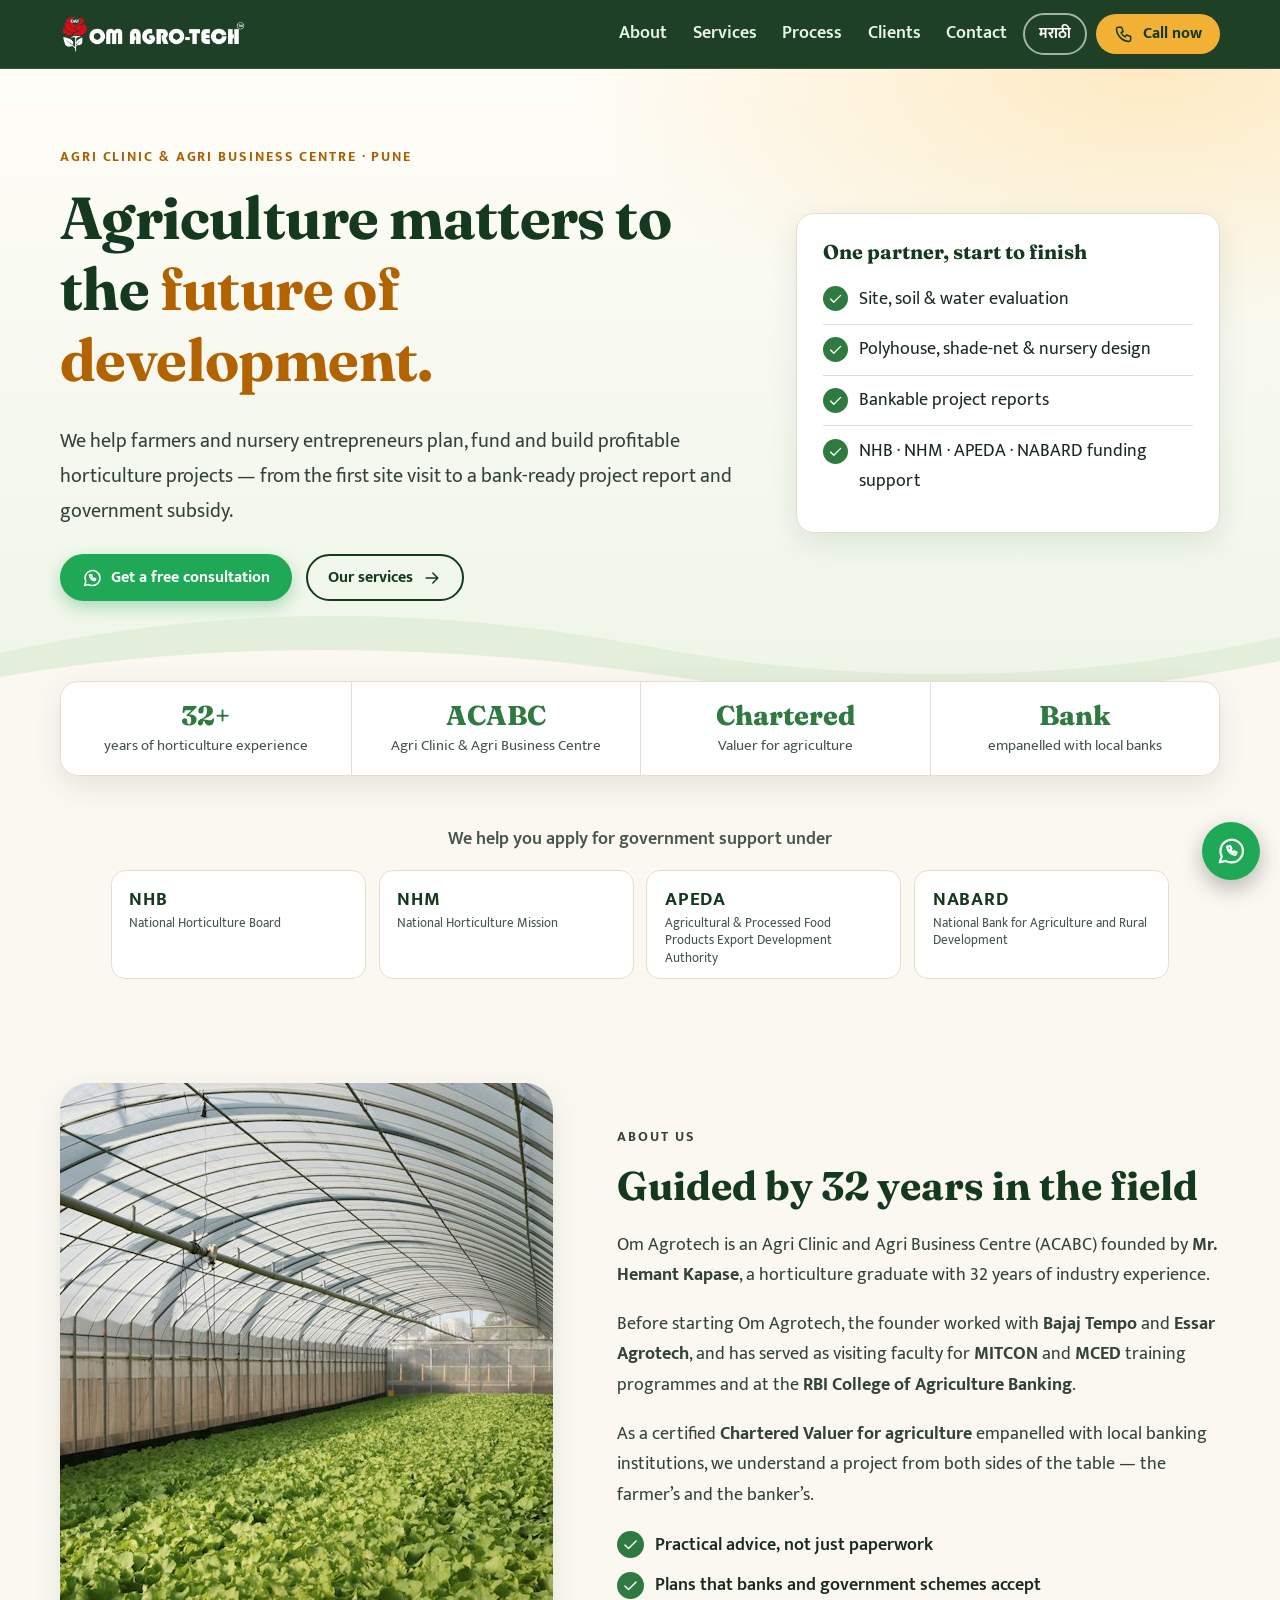
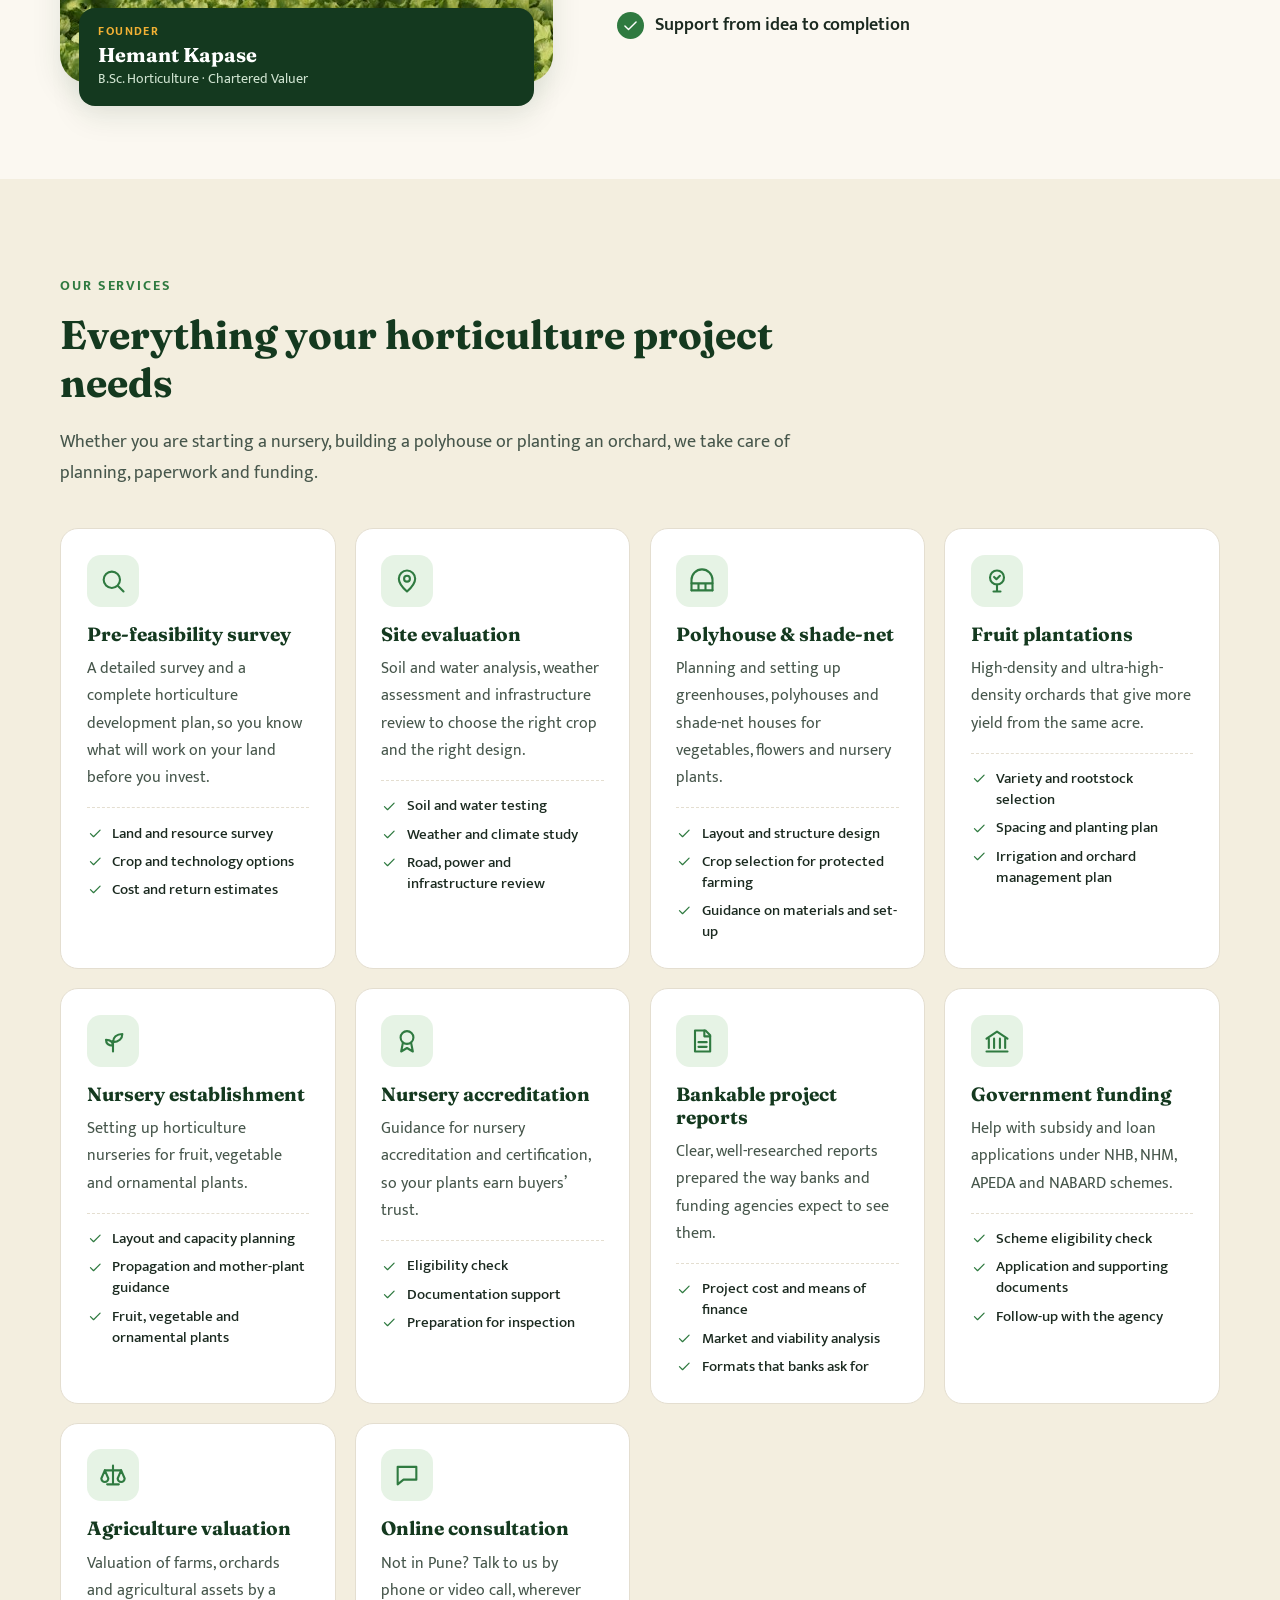
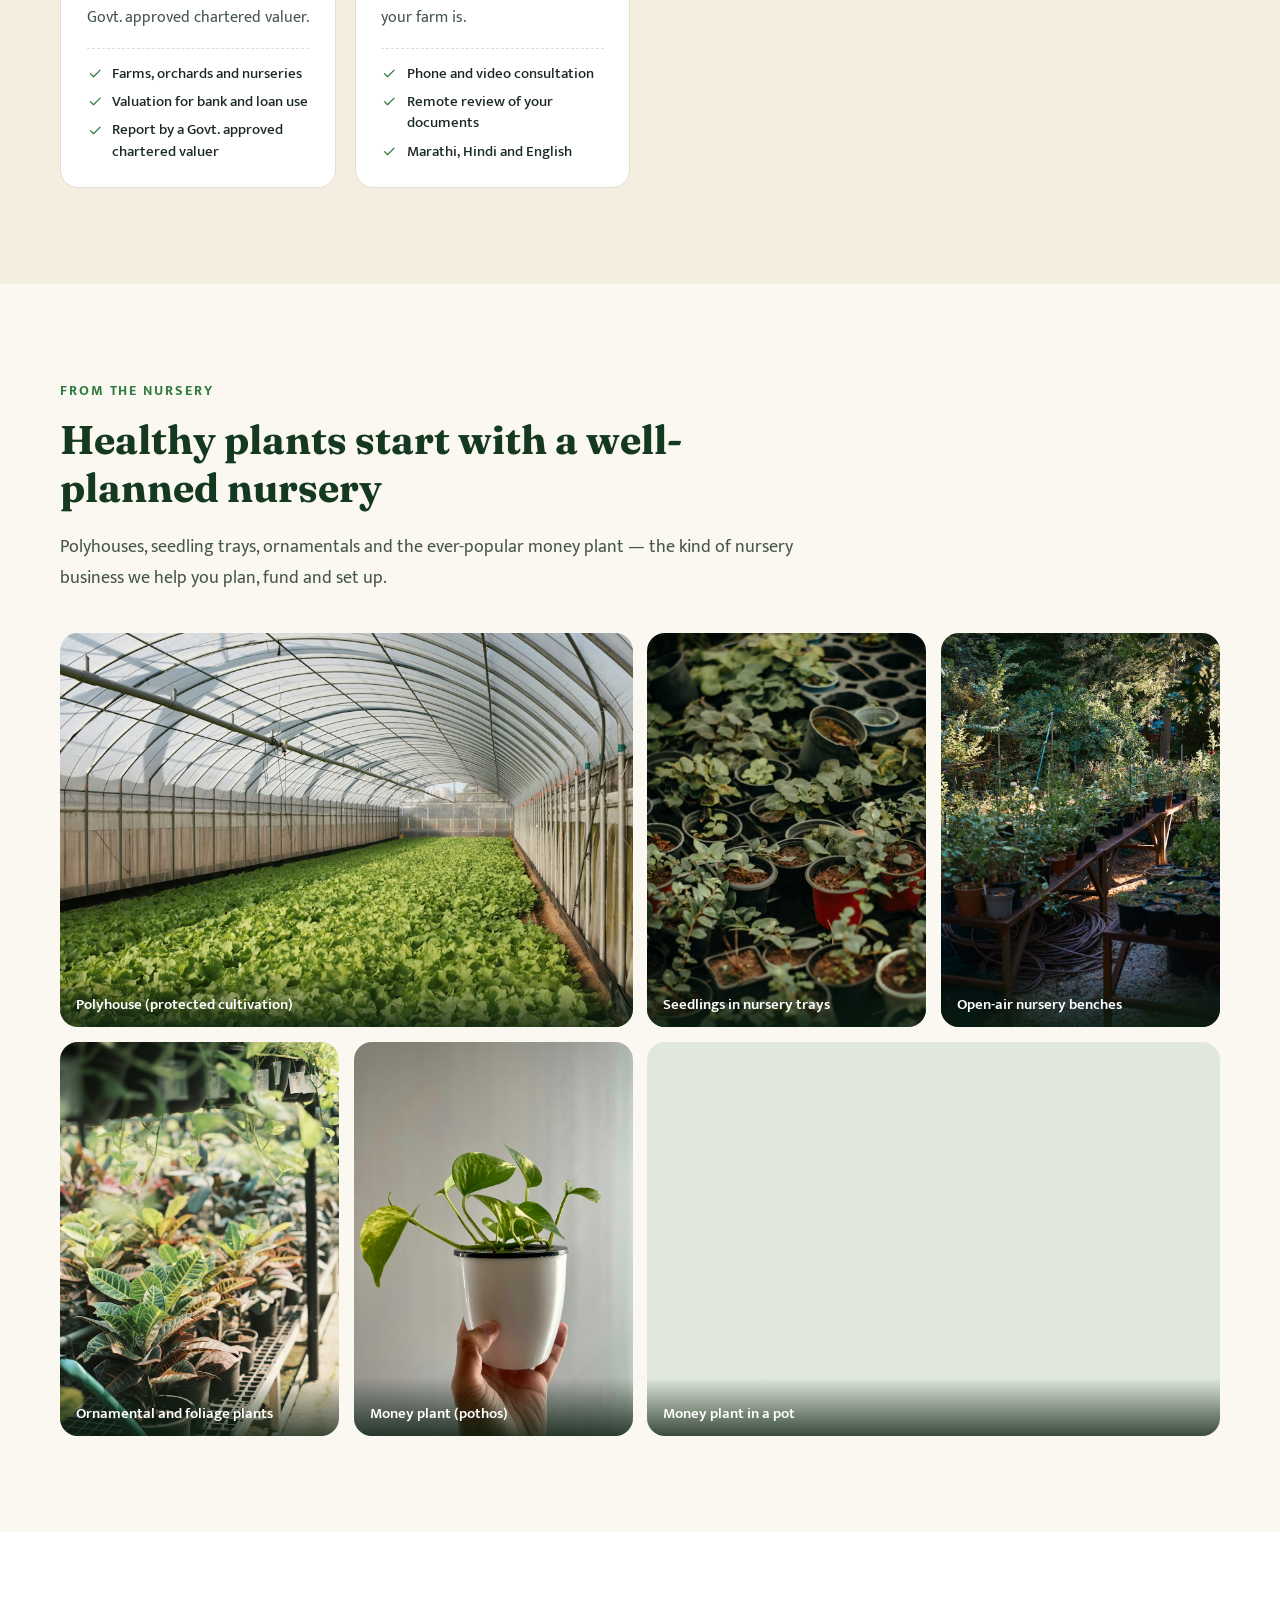
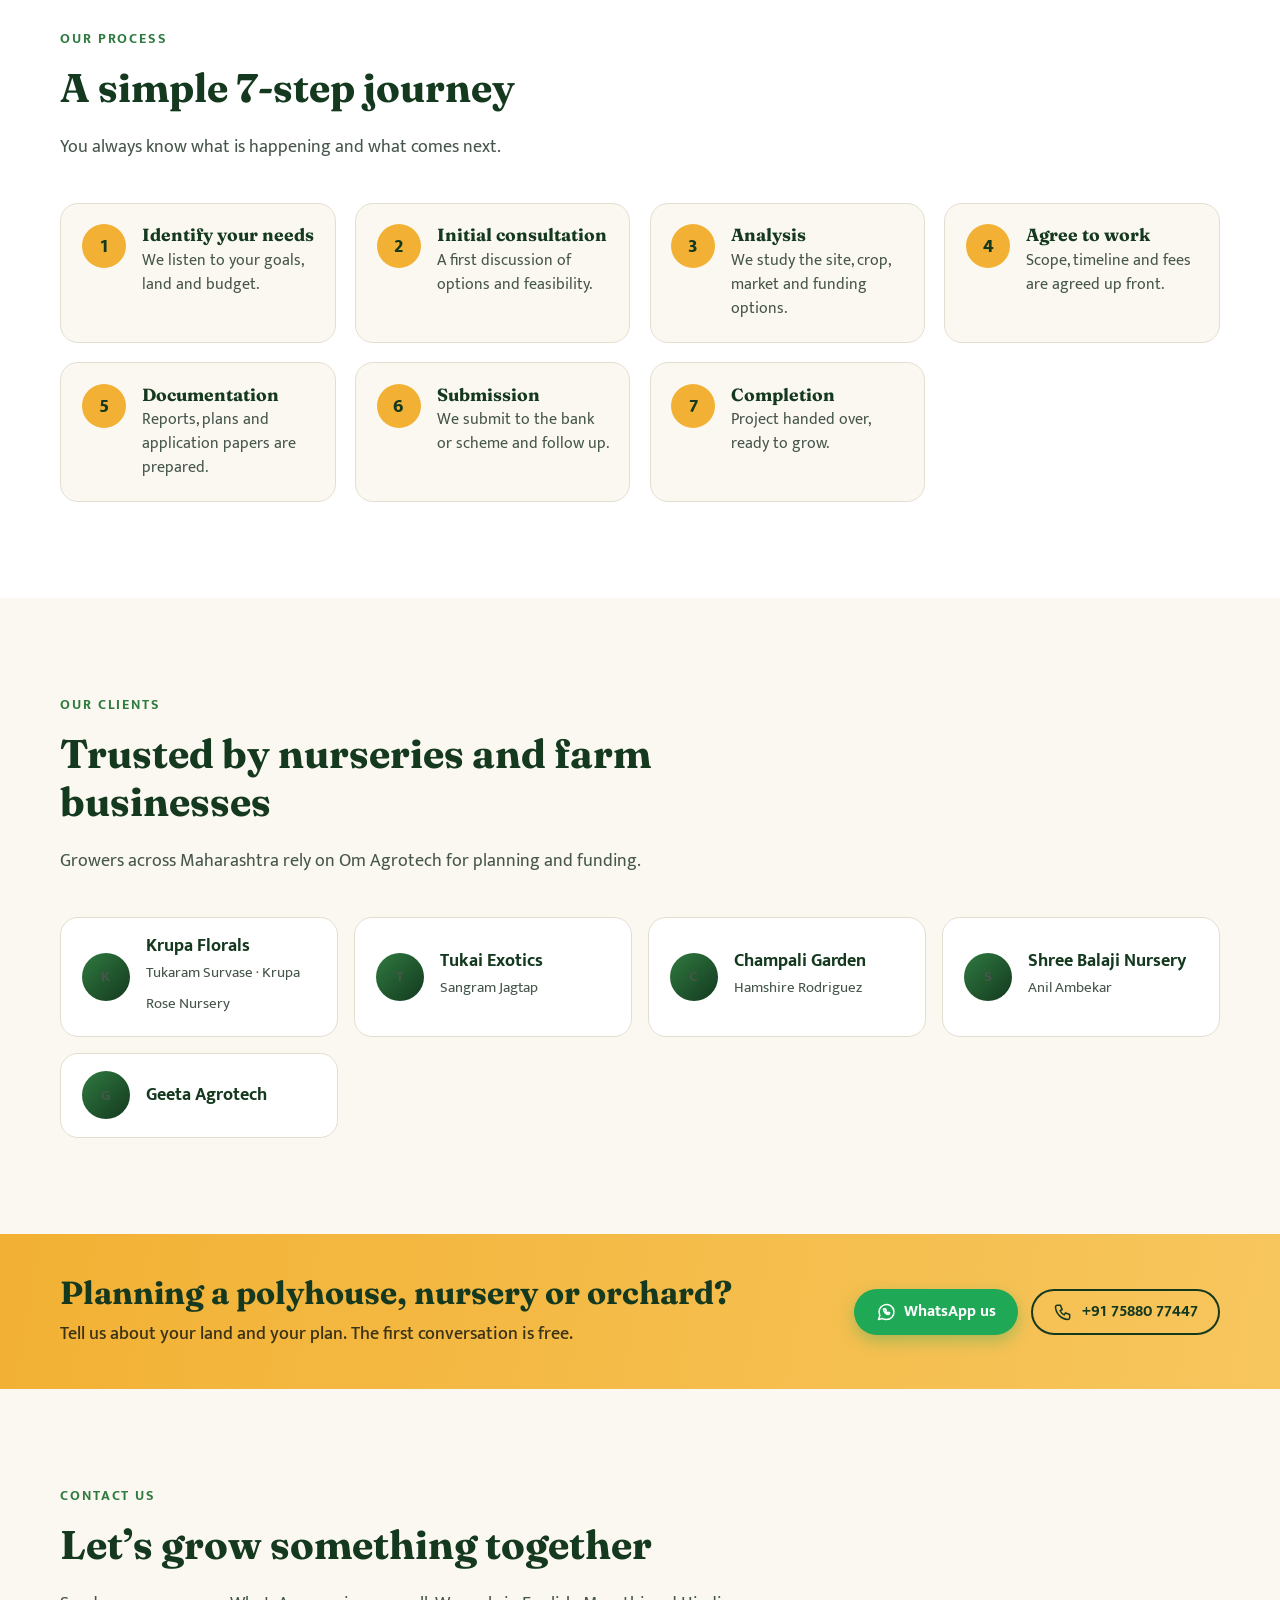
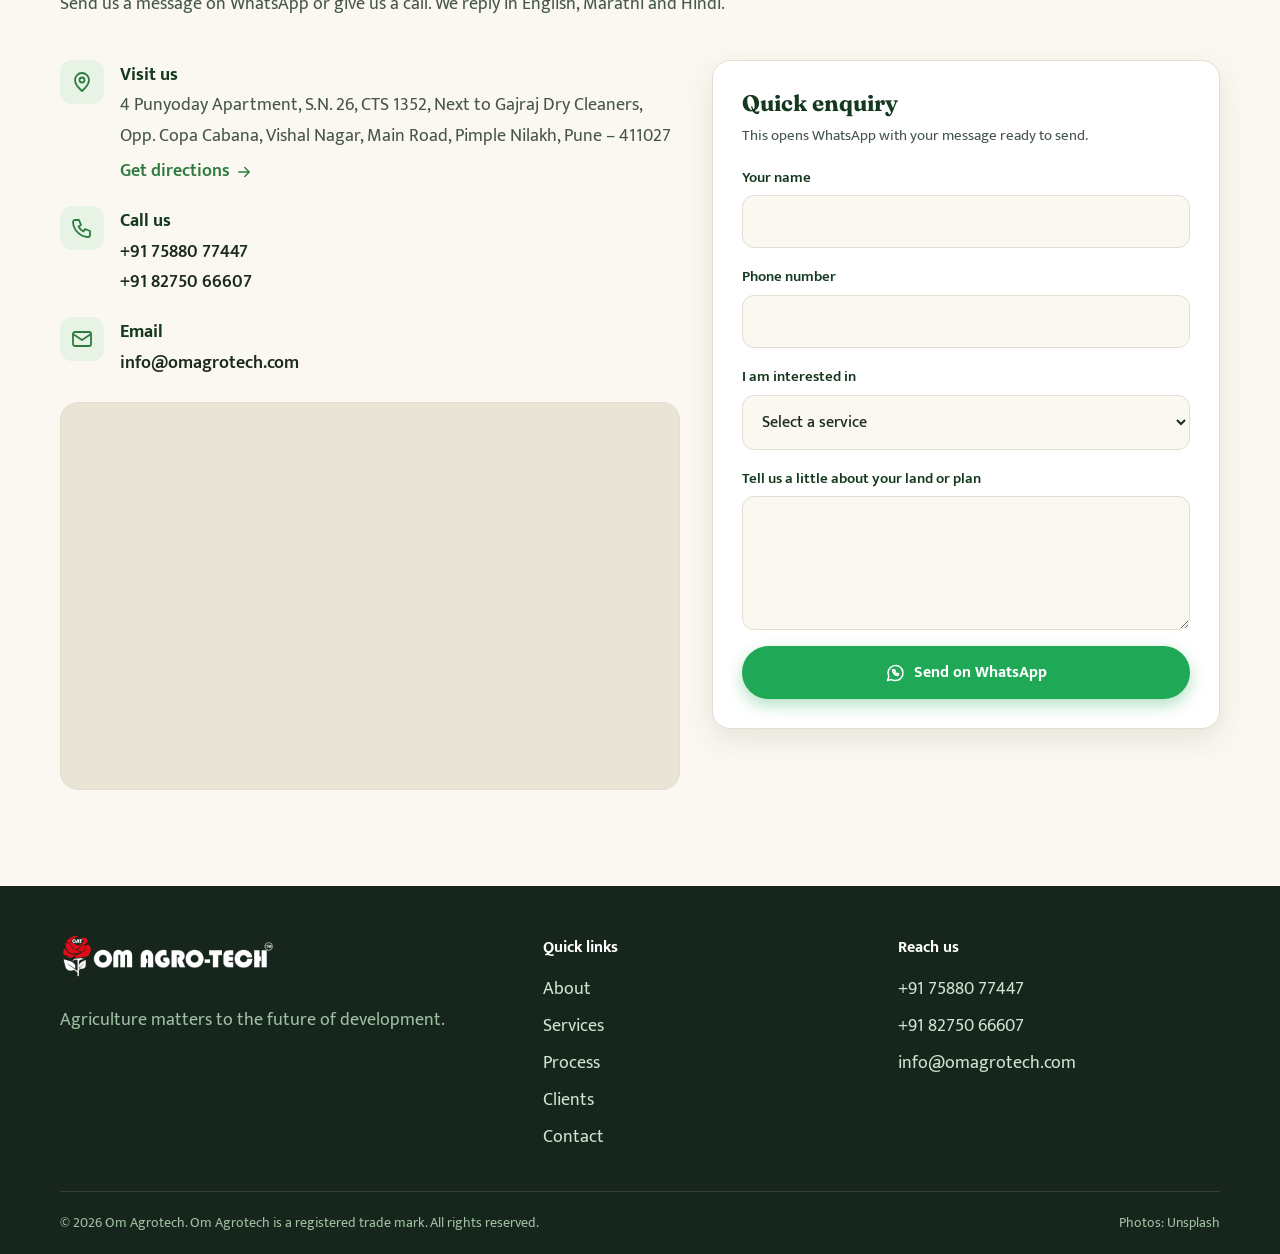
==== commit d936c16a: "Lighten design: light hero and process sections, larger body text Co-Authored-By: Claude Sonnet 5.5 " ====
--- a/index.html
+++ b/index.html
@@ -71,7 +71,7 @@
     </aside>
   </div>
   <svg class="hero-field" viewBox="0 0 1440 160" preserveAspectRatio="none" aria-hidden="true">
-    <path d="M0 80C240 20 480 20 720 70s480 50 720-10v100H0z" fill="#1d4f2d"/>
+    <path d="M0 80C240 20 480 20 720 70s480 50 720-10v100H0z" fill="#e3eedb"/>
     <path d="M0 110c260-50 520-40 760 0s460 30 680-20v70H0z" fill="#fbf8f1"/>
   </svg>
 </section>
@@ -235,7 +235,7 @@
 <section class="section process" id="process">
   <div class="wrap">
     <header class="section-head reveal">
-      <p class="eyebrow light">Our process</p>
+      <p class="eyebrow">Our process</p>
       <h2>A simple 7-step journey</h2>
       <p>You always know what is happening and what comes next.</p>
     </header>
--- a/assets/style.css
+++ b/assets/style.css
@@ -8,7 +8,7 @@
   --cream: #fbf8f1;
   --paper: #ffffff;
   --ink: #1b2a20;
-  --muted: #55645a;
+  --muted: #46564b;
   --line: #e4ded0;
   --wa: #1fa855;
   --radius: 18px;
@@ -20,7 +20,7 @@
 *, *::before, *::after { box-sizing: border-box; }
 html { scroll-behavior: smooth; scroll-padding-top: 76px; -webkit-text-size-adjust: 100%; }
 body {
-  margin: 0; font-family: var(--font); font-size: 1.0625rem; line-height: 1.65;
+  margin: 0; font-family: var(--font); font-size: 1.125rem; line-height: 1.7;
   color: var(--ink); background: var(--cream);
 }
 img, svg { max-width: 100%; }
@@ -48,8 +48,8 @@
 .btn-wa:hover { background: #178c46; }
 .btn-call { background: var(--marigold); color: var(--forest); }
 .btn-call:hover { background: var(--marigold-d); }
-.btn-ghost { border-color: rgba(255,255,255,.55); color: #fff; }
-.btn-ghost:hover { background: rgba(255,255,255,.12); }
+.btn-ghost { border-color: var(--forest); color: var(--forest); }
+.btn-ghost:hover { background: rgba(20, 57, 31, .08); }
 
 /* Header */
 .site-header { position: sticky; top: 0; z-index: 50; background: rgba(20, 57, 31, .96); backdrop-filter: blur(10px); border-bottom: 1px solid rgba(255,255,255,.12); }
@@ -70,20 +70,20 @@
 .menu-btn[aria-expanded="true"] .shut { display: block; }
 
 /* Hero */
-.hero { position: relative; background: radial-gradient(1200px 500px at 85% -10%, #2c6b3c 0, transparent 60%), linear-gradient(180deg, var(--forest) 0%, var(--forest-2) 100%); color: #fff; padding: clamp(2.5rem, 6vw, 5rem) 0 clamp(5rem, 9vw, 8rem); overflow: hidden; }
+.hero { position: relative; background: radial-gradient(900px 420px at 90% 0%, #fdeac2 0, transparent 65%), linear-gradient(180deg, #fffdf8 0%, #eef5e8 100%); color: var(--ink); padding: clamp(2.5rem, 6vw, 5rem) 0 clamp(5rem, 9vw, 8rem); overflow: hidden; }
 .hero-grid { display: grid; grid-template-columns: 1.3fr .8fr; gap: 3rem; align-items: center; }
 .eyebrow { font-weight: 700; font-size: .85rem; letter-spacing: .14em; text-transform: uppercase; color: var(--leaf); margin-bottom: .8rem; }
 :lang(mr) .eyebrow { letter-spacing: .04em; text-transform: none; font-size: .95rem; }
-.eyebrow.light { color: var(--marigold); }
-.hero h1 { color: #fff; font-size: clamp(2.1rem, 5vw, 3.7rem); letter-spacing: -.01em; }
-.hero h1 em { font-style: normal; color: var(--marigold); }
-.lead { font-size: clamp(1.05rem, 1.6vw, 1.25rem); color: #dcebdc; max-width: 40em; }
+.eyebrow.light { color: #a85f00; }
+.hero h1 { color: var(--forest); font-size: clamp(2.1rem, 5vw, 3.7rem); letter-spacing: -.01em; }
+.hero h1 em { font-style: normal; color: #b36200; }
+.lead { font-size: clamp(1.1rem, 1.6vw, 1.3rem); color: #33433a; max-width: 40em; }
 .hero-cta { display: flex; flex-wrap: wrap; gap: .9rem; margin-top: 1.6rem; }
-.hero-card { background: rgba(255,255,255,.1); border: 1px solid rgba(255,255,255,.22); border-radius: var(--radius); padding: 1.6rem; backdrop-filter: blur(6px); }
-.hero-card h2 { color: #fff; font-size: 1.25rem; }
-.hero-card li { display: flex; gap: .7rem; align-items: flex-start; padding: .55rem 0; border-top: 1px solid rgba(255,255,255,.15); }
+.hero-card { background: var(--paper); border: 1px solid var(--line); border-radius: var(--radius); padding: 1.6rem; box-shadow: var(--shadow); }
+.hero-card h2 { color: var(--forest); font-size: 1.25rem; }
+.hero-card li { display: flex; gap: .7rem; align-items: flex-start; padding: .6rem 0; border-top: 1px solid var(--line); }
 .hero-card li:first-child { border-top: 0; }
-.hero-card .ic { color: var(--marigold); margin-top: .2em; }
+.hero-card .ic { color: var(--paper); background: var(--leaf); border-radius: 50%; padding: .22em; width: 1.4em; height: 1.4em; margin-top: .15em; }
 .hero-field { position: absolute; left: 0; bottom: -1px; width: 100%; height: clamp(70px, 10vw, 150px); display: block; }
 
 /* Trust */
@@ -150,14 +150,12 @@
 .shot-6 { grid-column: span 2; grid-row: span 2; }
 
 /* Process */
-.process { background: var(--forest); color: #fff; }
-.process .section-head h2 { color: #fff; }
-.process .section-head p:last-child { color: #cfe3d0; }
-.steps { display: grid; grid-template-columns: repeat(auto-fit, minmax(250px, 1fr)); gap: 1.2rem; counter-reset: s; }
-.step { display: flex; gap: 1rem; background: rgba(255,255,255,.07); border: 1px solid rgba(255,255,255,.14); border-radius: var(--radius); padding: 1.3rem; }
+.process { background: var(--paper); }
+.steps { display: grid; grid-template-columns: repeat(auto-fit, minmax(250px, 1fr)); gap: 1.2rem; }
+.step { display: flex; gap: 1rem; background: var(--cream); border: 1px solid var(--line); border-radius: var(--radius); padding: 1.3rem; }
 .step-n { flex: none; display: grid; place-items: center; width: 44px; height: 44px; border-radius: 50%; background: var(--marigold); color: var(--forest); font: 800 1.2rem var(--font); }
-.step h3 { color: #fff; font-size: 1.1rem; margin-bottom: .2em; }
-.step p { margin: 0; color: #cfe3d0; font-size: .98rem; line-height: 1.5; }
+.step h3 { font-size: 1.1rem; margin-bottom: .2em; }
+.step p { margin: 0; color: var(--muted); font-size: 1rem; line-height: 1.5; }
 
 /* Clients */
 .client-grid { display: grid; grid-template-columns: repeat(auto-fit, minmax(240px, 1fr)); gap: 1rem; }
@@ -196,7 +194,7 @@
 .enquiry .btn { width: 100%; padding: .9rem; }
 
 /* Footer */
-.site-footer { background: #0e2916; color: #cfe3d0; padding-top: 3rem; }
+.site-footer { background: #17261c; color: #cfe3d0; padding-top: 3rem; }
 .site-footer .logo { height: 44px; }
 .foot-grid { display: grid; grid-template-columns: 1.4fr 1fr 1fr; gap: 2rem; padding-bottom: 2rem; }
 .foot-tag { margin: 1rem 0 0; color: #9fbfa3; max-width: 22em; }
